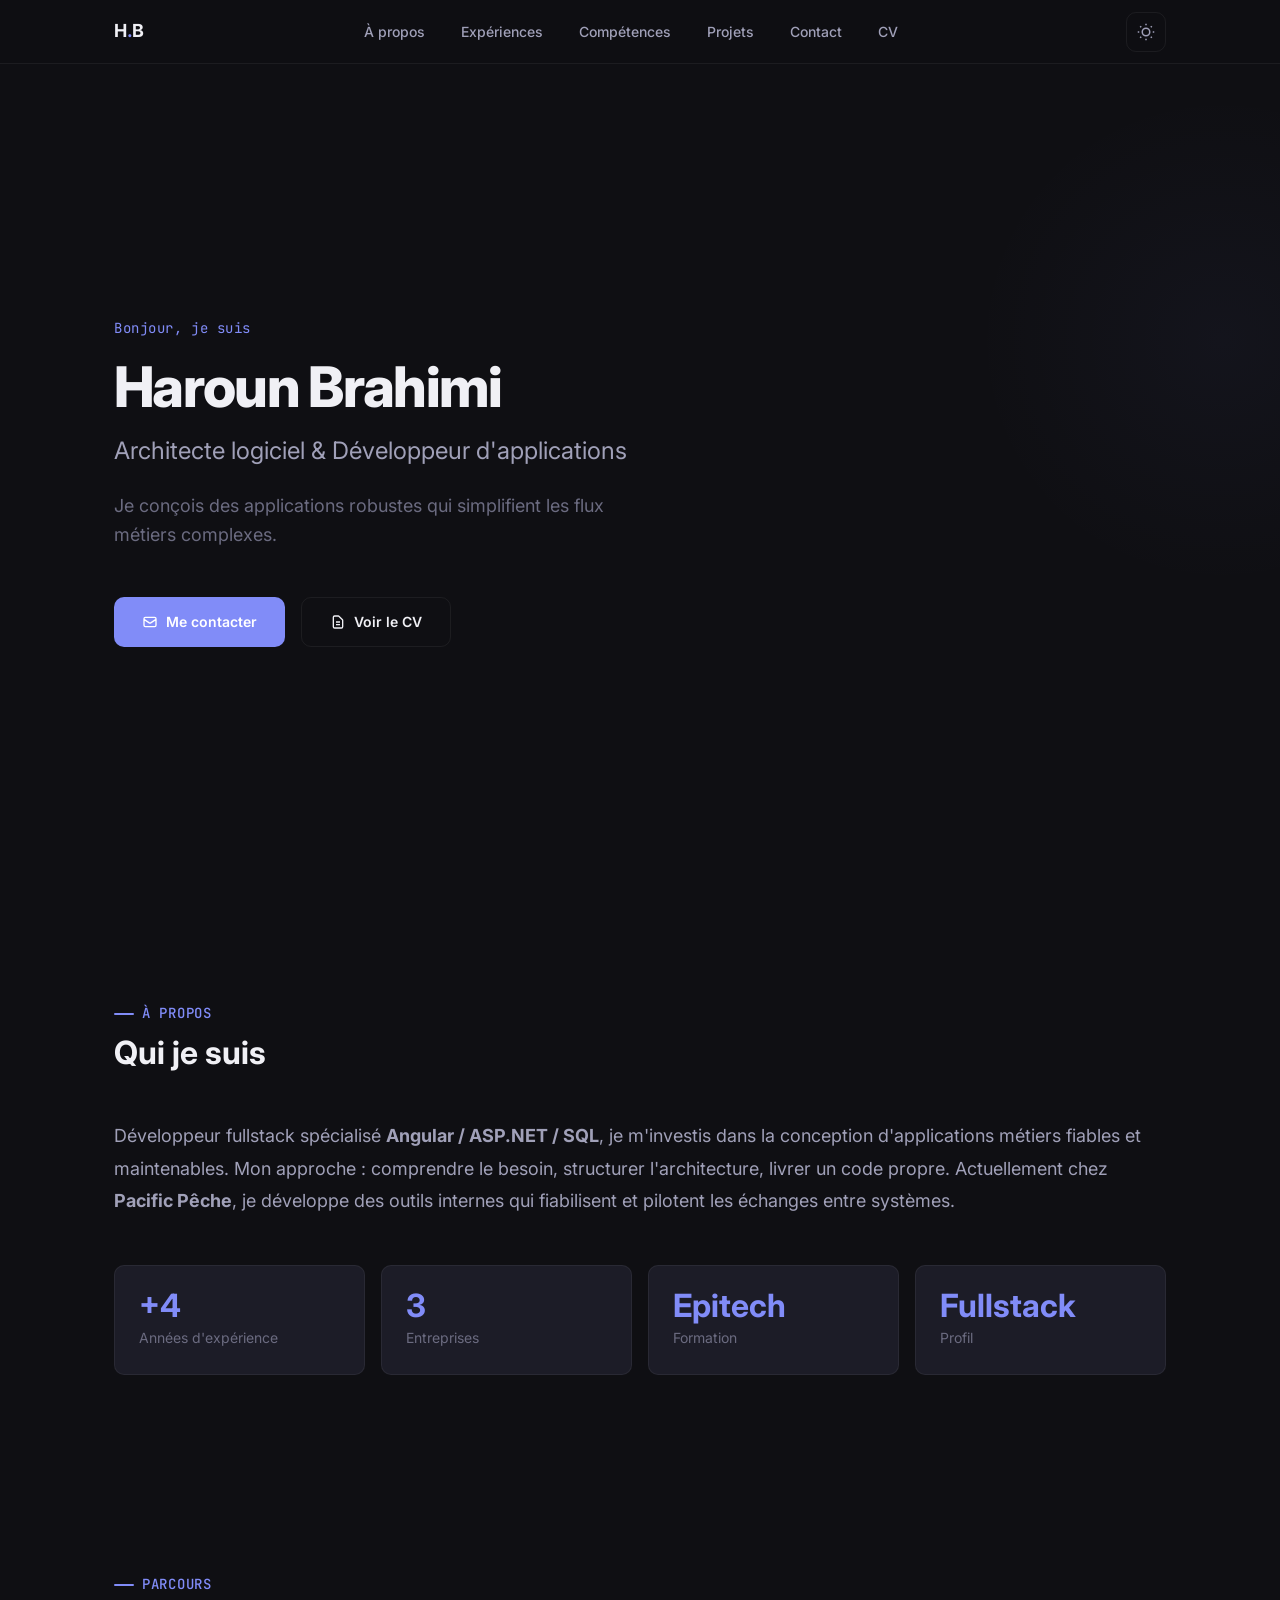
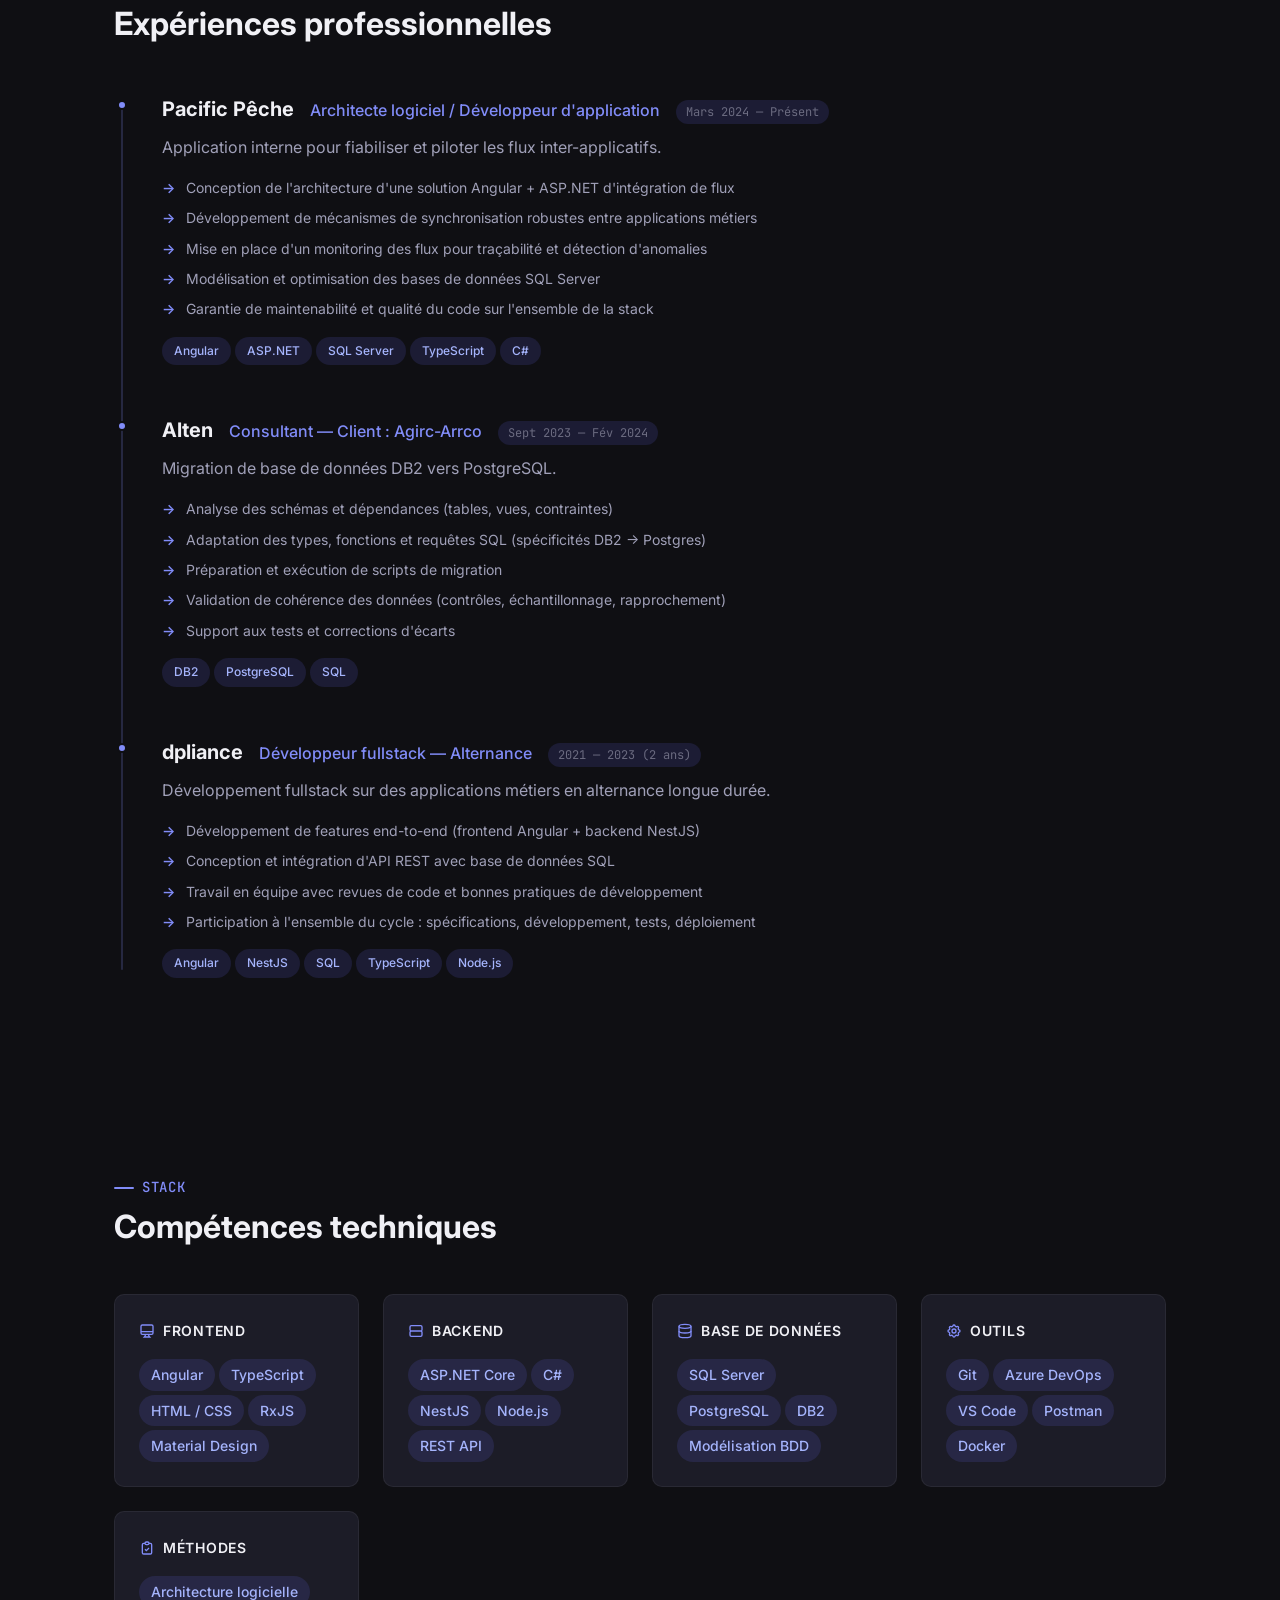
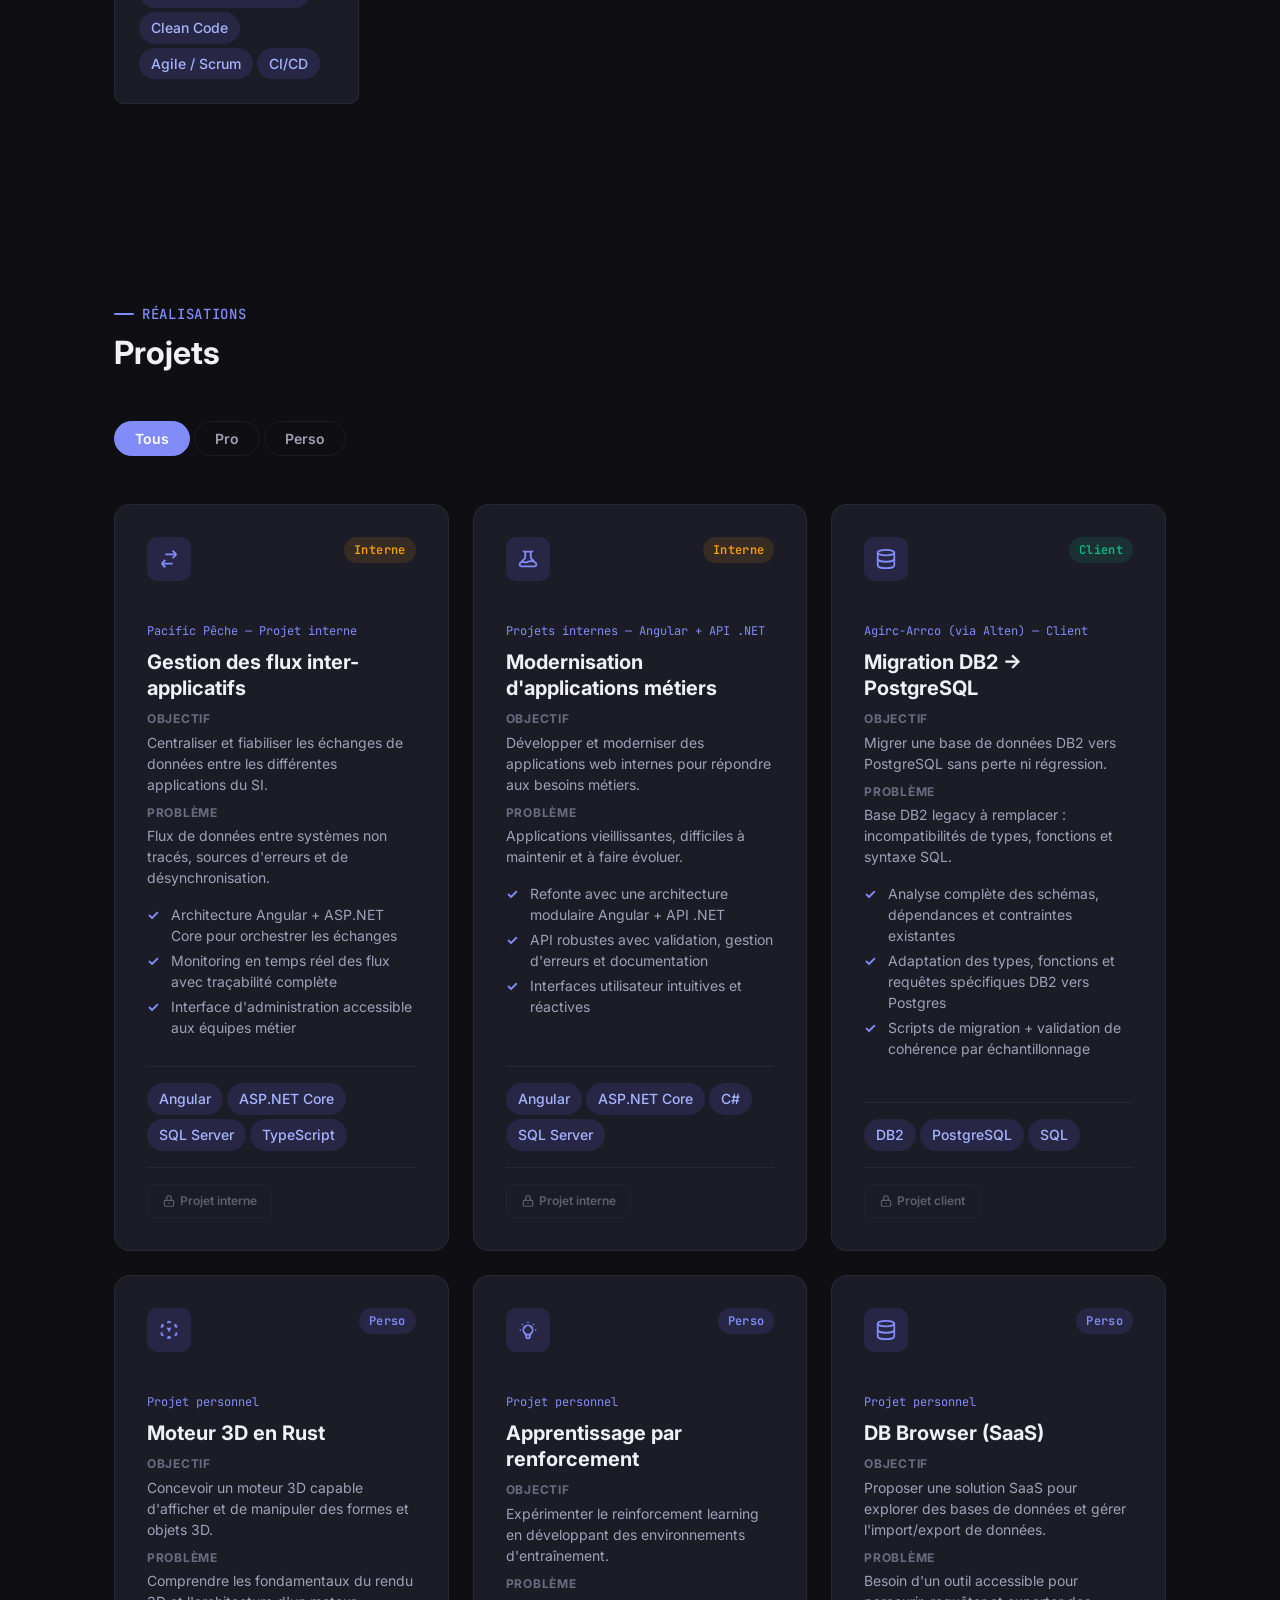
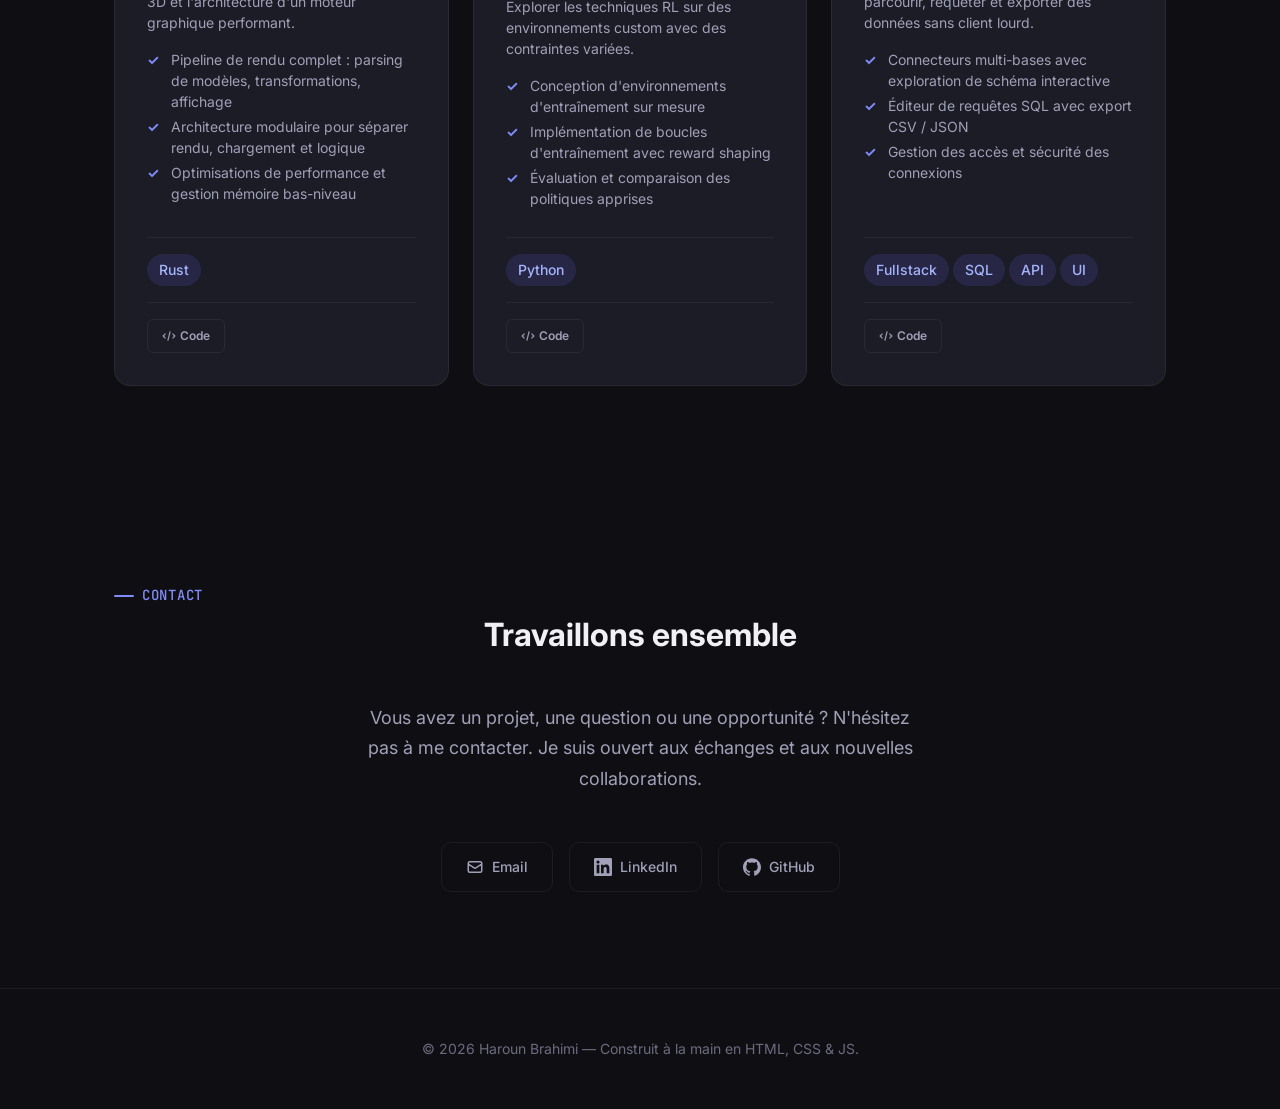
==== index.html @ 9c6dc80f "first comit" ====
<!DOCTYPE html>
<html lang="fr" data-theme="dark">
<head>
  <meta charset="UTF-8" />
  <meta name="viewport" content="width=device-width, initial-scale=1.0" />
  <title>Haroun Brahimi — Architecte logiciel & Développeur d'applications</title>
  <meta name="description" content="Portfolio de Haroun Brahimi — Architecte logiciel spécialisé Angular, ASP.NET et SQL. Conception d'applications métiers robustes et maintenables." />

  <!-- Open Graph -->
  <meta property="og:title" content="Haroun Brahimi — Architecte logiciel" />
  <meta property="og:description" content="Architecte logiciel & développeur fullstack Angular / ASP.NET / SQL — conception d'applications métiers fiables." />
  <meta property="og:type" content="website" />
  <meta property="og:locale" content="fr_FR" />

  <!-- Favicon -->
  <link rel="icon" href="data:image/svg+xml,<svg xmlns='http://www.w3.org/2000/svg' viewBox='0 0 100 100'><text y='.9em' font-size='90'>⚡</text></svg>" />

  <link rel="stylesheet" href="styles.css" />
</head>
<body>
  <!-- Skip to content (a11y) -->
  <a href="#about" class="skip-link">Aller au contenu principal</a>

  <!-- ============================
       NAVIGATION
       ============================ -->
  <nav class="nav" role="navigation" aria-label="Navigation principale">
    <div class="container">
      <a href="#hero" class="nav-logo" aria-label="Retour en haut">H<span>.</span>B</a>

      <div class="nav-links" id="nav-links" role="menubar">
        <a href="#about" role="menuitem">À propos</a>
        <a href="#experience" role="menuitem">Expériences</a>
        <a href="#skills" role="menuitem">Compétences</a>
        <a href="#projects" role="menuitem">Projets</a>
        <a href="#contact" role="menuitem">Contact</a>
        <a href="cv.html" role="menuitem">CV</a>
      </div>

      <div style="display:flex;align-items:center;gap:0.5rem;">
        <button class="theme-toggle" id="theme-toggle" aria-label="Changer de thème" type="button"></button>
        <button class="nav-burger" id="nav-burger" aria-label="Ouvrir le menu" aria-expanded="false" type="button">
          <span></span><span></span><span></span>
        </button>
      </div>
    </div>
  </nav>

  <!-- ============================
       HERO
       ============================ -->
  <section class="hero" id="hero">
    <div class="container">
      <div class="hero-content">
        <p class="hero-greeting">Bonjour, je suis</p>
        <h1 class="hero-name">Haroun Brahimi</h1>
        <p class="hero-title">Architecte logiciel &amp; Développeur d'applications</p>
        <p class="hero-tagline">Je conçois des applications robustes qui simplifient les flux métiers complexes.</p>
        <div class="hero-cta">
          <a href="#contact" class="btn btn-primary">
            <svg xmlns="http://www.w3.org/2000/svg" fill="none" viewBox="0 0 24 24" stroke="currentColor" stroke-width="2"><path d="M3 8l7.89 5.26a2 2 0 002.22 0L21 8M5 19h14a2 2 0 002-2V7a2 2 0 00-2-2H5a2 2 0 00-2 2v10a2 2 0 002 2z"/></svg>
            Me contacter
          </a>
          <a href="cv.html" class="btn btn-secondary">
            <svg xmlns="http://www.w3.org/2000/svg" fill="none" viewBox="0 0 24 24" stroke="currentColor" stroke-width="2"><path d="M9 12h6m-6 4h6m2 5H7a2 2 0 01-2-2V5a2 2 0 012-2h5.586a1 1 0 01.707.293l5.414 5.414a1 1 0 01.293.707V19a2 2 0 01-2 2z"/></svg>
            Voir le CV
          </a>
        </div>
      </div>
    </div>
  </section>

  <!-- ============================
       À PROPOS
       ============================ -->
  <section class="section" id="about">
    <div class="container">
      <div class="reveal">
        <span class="section-label">À propos</span>
        <h2 class="section-title">Qui je suis</h2>
      </div>
      <div class="about-content reveal">
        <p class="about-text">
          Développeur fullstack spécialisé <strong>Angular / ASP.NET / SQL</strong>, je m'investis dans la conception d'applications métiers fiables et maintenables. Mon approche : comprendre le besoin, structurer l'architecture, livrer un code propre. Actuellement chez <strong>Pacific Pêche</strong>, je développe des outils internes qui fiabilisent et pilotent les échanges entre systèmes.
        </p>
        <div class="about-highlights reveal-stagger">
          <div class="highlight-card">
            <div class="highlight-number">+4</div>
            <div class="highlight-label">Années d'expérience</div>
          </div>
          <div class="highlight-card">
            <div class="highlight-number">3</div>
            <div class="highlight-label">Entreprises</div>
          </div>
          <div class="highlight-card">
            <div class="highlight-number">Epitech</div>
            <div class="highlight-label">Formation</div>
          </div>
          <div class="highlight-card">
            <div class="highlight-number">Fullstack</div>
            <div class="highlight-label">Profil</div>
          </div>
        </div>
      </div>
    </div>
  </section>

  <!-- ============================
       EXPÉRIENCES
       ============================ -->
  <section class="section" id="experience">
    <div class="container">
      <div class="reveal">
        <span class="section-label">Parcours</span>
        <h2 class="section-title">Expériences professionnelles</h2>
      </div>

      <div class="timeline">
        <!-- Pacific Pêche -->
        <div class="timeline-item reveal">
          <div class="timeline-header">
            <span class="timeline-company">Pacific Pêche</span>
            <span class="timeline-role">Architecte logiciel / Développeur d'application</span>
            <span class="timeline-period">Mars 2024 — Présent</span>
          </div>
          <p class="timeline-desc">Application interne pour fiabiliser et piloter les flux inter-applicatifs.</p>
          <ul class="timeline-bullets">
            <li>Conception de l'architecture d'une solution Angular + ASP.NET d'intégration de flux</li>
            <li>Développement de mécanismes de synchronisation robustes entre applications métiers</li>
            <li>Mise en place d'un monitoring des flux pour traçabilité et détection d'anomalies</li>
            <li>Modélisation et optimisation des bases de données SQL Server</li>
            <li>Garantie de maintenabilité et qualité du code sur l'ensemble de la stack</li>
          </ul>
          <div class="timeline-stack">
            <span class="tag">Angular</span>
            <span class="tag">ASP.NET</span>
            <span class="tag">SQL Server</span>
            <span class="tag">TypeScript</span>
            <span class="tag">C#</span>
          </div>
        </div>

        <!-- Alten -->
        <div class="timeline-item reveal">
          <div class="timeline-header">
            <span class="timeline-company">Alten</span>
            <span class="timeline-role">Consultant — Client : Agirc-Arrco</span>
            <span class="timeline-period">Sept 2023 — Fév 2024</span>
          </div>
          <p class="timeline-desc">Migration de base de données DB2 vers PostgreSQL.</p>
          <ul class="timeline-bullets">
            <li>Analyse des schémas et dépendances (tables, vues, contraintes)</li>
            <li>Adaptation des types, fonctions et requêtes SQL (spécificités DB2 → Postgres)</li>
            <li>Préparation et exécution de scripts de migration</li>
            <li>Validation de cohérence des données (contrôles, échantillonnage, rapprochement)</li>
            <li>Support aux tests et corrections d'écarts</li>
          </ul>
          <div class="timeline-stack">
            <span class="tag">DB2</span>
            <span class="tag">PostgreSQL</span>
            <span class="tag">SQL</span>
          </div>
        </div>

        <!-- dpliance -->
        <div class="timeline-item reveal">
          <div class="timeline-header">
            <span class="timeline-company">dpliance</span>
            <span class="timeline-role">Développeur fullstack — Alternance</span>
            <span class="timeline-period">2021 — 2023 (2 ans)</span>
          </div>
          <p class="timeline-desc">Développement fullstack sur des applications métiers en alternance longue durée.</p>
          <ul class="timeline-bullets">
            <li>Développement de features end-to-end (frontend Angular + backend NestJS)</li>
            <li>Conception et intégration d'API REST avec base de données SQL</li>
            <li>Travail en équipe avec revues de code et bonnes pratiques de développement</li>
            <li>Participation à l'ensemble du cycle : spécifications, développement, tests, déploiement</li>
          </ul>
          <div class="timeline-stack">
            <span class="tag">Angular</span>
            <span class="tag">NestJS</span>
            <span class="tag">SQL</span>
            <span class="tag">TypeScript</span>
            <span class="tag">Node.js</span>
          </div>
        </div>
      </div>
    </div>
  </section>

  <!-- ============================
       COMPÉTENCES
       ============================ -->
  <section class="section" id="skills">
    <div class="container">
      <div class="reveal">
        <span class="section-label">Stack</span>
        <h2 class="section-title">Compétences techniques</h2>
      </div>

      <div class="skills-grid reveal-stagger">
        <!-- Frontend -->
        <div class="skill-group">
          <h3 class="skill-group-title">
            <svg xmlns="http://www.w3.org/2000/svg" fill="none" viewBox="0 0 24 24" stroke="currentColor" stroke-width="2"><path d="M9.75 17L9 20l-1 1h8l-1-1-.75-3M3 13h18M5 17h14a2 2 0 002-2V5a2 2 0 00-2-2H5a2 2 0 00-2 2v10a2 2 0 002 2z"/></svg>
            Frontend
          </h3>
          <div class="skill-tags">
            <span class="tag">Angular</span>
            <span class="tag">TypeScript</span>
            <span class="tag">HTML / CSS</span>
            <span class="tag">RxJS</span>
            <span class="tag">Material Design</span>
          </div>
        </div>

        <!-- Backend -->
        <div class="skill-group">
          <h3 class="skill-group-title">
            <svg xmlns="http://www.w3.org/2000/svg" fill="none" viewBox="0 0 24 24" stroke="currentColor" stroke-width="2"><path d="M5 12h14M5 12a2 2 0 01-2-2V6a2 2 0 012-2h14a2 2 0 012 2v4a2 2 0 01-2 2M5 12a2 2 0 00-2 2v4a2 2 0 002 2h14a2 2 0 002-2v-4a2 2 0 00-2-2m-2-4h.01M17 16h.01"/></svg>
            Backend
          </h3>
          <div class="skill-tags">
            <span class="tag">ASP.NET Core</span>
            <span class="tag">C#</span>
            <span class="tag">NestJS</span>
            <span class="tag">Node.js</span>
            <span class="tag">REST API</span>
          </div>
        </div>

        <!-- Base de données -->
        <div class="skill-group">
          <h3 class="skill-group-title">
            <svg xmlns="http://www.w3.org/2000/svg" fill="none" viewBox="0 0 24 24" stroke="currentColor" stroke-width="2"><ellipse cx="12" cy="5" rx="9" ry="3"/><path d="M21 12c0 1.66-4 3-9 3s-9-1.34-9-3"/><path d="M3 5v14c0 1.66 4 3 9 3s9-1.34 9-3V5"/></svg>
            Base de données
          </h3>
          <div class="skill-tags">
            <span class="tag">SQL Server</span>
            <span class="tag">PostgreSQL</span>
            <span class="tag">DB2</span>
            <span class="tag">Modélisation BDD</span>
          </div>
        </div>

        <!-- Outils -->
        <div class="skill-group">
          <h3 class="skill-group-title">
            <svg xmlns="http://www.w3.org/2000/svg" fill="none" viewBox="0 0 24 24" stroke="currentColor" stroke-width="2"><path d="M10.325 4.317c.426-1.756 2.924-1.756 3.35 0a1.724 1.724 0 002.573 1.066c1.543-.94 3.31.826 2.37 2.37a1.724 1.724 0 001.066 2.573c1.756.426 1.756 2.924 0 3.35a1.724 1.724 0 00-1.066 2.573c.94 1.543-.826 3.31-2.37 2.37a1.724 1.724 0 00-2.573 1.066c-.426 1.756-2.924 1.756-3.35 0a1.724 1.724 0 00-2.573-1.066c-1.543.94-3.31-.826-2.37-2.37a1.724 1.724 0 00-1.066-2.573c-1.756-.426-1.756-2.924 0-3.35a1.724 1.724 0 001.066-2.573c-.94-1.543.826-3.31 2.37-2.37.996.608 2.296.07 2.573-1.066z"/><circle cx="12" cy="12" r="3"/></svg>
            Outils
          </h3>
          <div class="skill-tags">
            <span class="tag">Git</span>
            <span class="tag">Azure DevOps</span>
            <span class="tag">VS Code</span>
            <span class="tag">Postman</span>
            <span class="tag">Docker</span>
          </div>
        </div>

        <!-- Méthodes -->
        <div class="skill-group">
          <h3 class="skill-group-title">
            <svg xmlns="http://www.w3.org/2000/svg" fill="none" viewBox="0 0 24 24" stroke="currentColor" stroke-width="2"><path d="M9 5H7a2 2 0 00-2 2v12a2 2 0 002 2h10a2 2 0 002-2V7a2 2 0 00-2-2h-2M9 5a2 2 0 002 2h2a2 2 0 002-2M9 5a2 2 0 012-2h2a2 2 0 012 2m-6 9l2 2 4-4"/></svg>
            Méthodes
          </h3>
          <div class="skill-tags">
            <span class="tag">Architecture logicielle</span>
            <span class="tag">Clean Code</span>
            <span class="tag">Agile / Scrum</span>
            <span class="tag">CI/CD</span>
          </div>
        </div>
      </div>
    </div>
  </section>

  <!-- ============================
       PROJETS (avec filtres Pro / Perso)
       ============================ -->
  <section class="section" id="projects">
    <div class="container">
      <div class="reveal">
        <span class="section-label">Réalisations</span>
        <h2 class="section-title">Projets</h2>
      </div>

      <!-- Filtres -->
      <div class="project-filters reveal" role="tablist" aria-label="Filtrer les projets">
        <button class="filter-btn active" data-filter="all" role="tab" aria-selected="true">Tous</button>
        <button class="filter-btn" data-filter="pro" role="tab" aria-selected="false">Pro</button>
        <button class="filter-btn" data-filter="perso" role="tab" aria-selected="false">Perso</button>
      </div>

      <div class="projects-grid">

        <!-- ═══════════ PROJETS PRO ═══════════ -->

        <!-- Flux inter-applicatifs -->
        <article class="project-card reveal" data-category="pro">
          <div class="project-card-header">
            <div class="project-icon">
              <svg xmlns="http://www.w3.org/2000/svg" fill="none" viewBox="0 0 24 24" stroke="currentColor" stroke-width="2"><path d="M8 7h12m0 0l-4-4m4 4l-4 4m0 6H4m0 0l4 4m-4-4l4-4"/></svg>
            </div>
            <span class="project-status project-status--internal">Interne</span>
          </div>
          <span class="project-context">Pacific Pêche — Projet interne</span>
          <h3 class="project-title">Gestion des flux inter-applicatifs</h3>

          <div class="project-meta">
            <div class="project-meta-block">
              <h4>Objectif</h4>
              <p>Centraliser et fiabiliser les échanges de données entre les différentes applications du SI.</p>
            </div>
            <div class="project-meta-block">
              <h4>Problème</h4>
              <p>Flux de données entre systèmes non tracés, sources d'erreurs et de désynchronisation.</p>
            </div>
          </div>

          <ul class="project-impact">
            <li>Architecture Angular + ASP.NET Core pour orchestrer les échanges</li>
            <li>Monitoring en temps réel des flux avec traçabilité complète</li>
            <li>Interface d'administration accessible aux équipes métier</li>
          </ul>

          <div class="project-stack">
            <span class="tag">Angular</span>
            <span class="tag">ASP.NET Core</span>
            <span class="tag">SQL Server</span>
            <span class="tag">TypeScript</span>
          </div>

          <div class="project-actions">
            <span class="project-link project-link--disabled" aria-label="Code non disponible (projet interne)">
              <svg xmlns="http://www.w3.org/2000/svg" fill="none" viewBox="0 0 24 24" stroke="currentColor" stroke-width="2"><path d="M12 15v2m-6 4h12a2 2 0 002-2v-6a2 2 0 00-2-2H6a2 2 0 00-2 2v6a2 2 0 002 2zm10-10V7a4 4 0 00-8 0v4h8z"/></svg>
              Projet interne
            </span>
          </div>
        </article>

        <!-- Modernisation apps métiers -->
        <article class="project-card reveal" data-category="pro">
          <div class="project-card-header">
            <div class="project-icon">
              <svg xmlns="http://www.w3.org/2000/svg" fill="none" viewBox="0 0 24 24" stroke="currentColor" stroke-width="2"><path d="M19.428 15.428a2 2 0 00-1.022-.547l-2.387-.477a6 6 0 00-3.86.517l-.318.158a6 6 0 01-3.86.517L6.05 15.21a2 2 0 00-1.806.547M8 4h8l-1 1v5.172a2 2 0 00.586 1.414l5 5c1.26 1.26.367 3.414-1.415 3.414H4.828c-1.782 0-2.674-2.154-1.414-3.414l5-5A2 2 0 009 10.172V5L8 4z"/></svg>
            </div>
            <span class="project-status project-status--internal">Interne</span>
          </div>
          <span class="project-context">Projets internes — Angular + API .NET</span>
          <h3 class="project-title">Modernisation d'applications métiers</h3>

          <div class="project-meta">
            <div class="project-meta-block">
              <h4>Objectif</h4>
              <p>Développer et moderniser des applications web internes pour répondre aux besoins métiers.</p>
            </div>
            <div class="project-meta-block">
              <h4>Problème</h4>
              <p>Applications vieillissantes, difficiles à maintenir et à faire évoluer.</p>
            </div>
          </div>

          <ul class="project-impact">
            <li>Refonte avec une architecture modulaire Angular + API .NET</li>
            <li>API robustes avec validation, gestion d'erreurs et documentation</li>
            <li>Interfaces utilisateur intuitives et réactives</li>
          </ul>

          <div class="project-stack">
            <span class="tag">Angular</span>
            <span class="tag">ASP.NET Core</span>
            <span class="tag">C#</span>
            <span class="tag">SQL Server</span>
          </div>

          <div class="project-actions">
            <span class="project-link project-link--disabled" aria-label="Code non disponible (projet interne)">
              <svg xmlns="http://www.w3.org/2000/svg" fill="none" viewBox="0 0 24 24" stroke="currentColor" stroke-width="2"><path d="M12 15v2m-6 4h12a2 2 0 002-2v-6a2 2 0 00-2-2H6a2 2 0 00-2 2v6a2 2 0 002 2zm10-10V7a4 4 0 00-8 0v4h8z"/></svg>
              Projet interne
            </span>
          </div>
        </article>

        <!-- Migration DB2 → PostgreSQL -->
        <article class="project-card reveal" data-category="pro">
          <div class="project-card-header">
            <div class="project-icon">
              <svg xmlns="http://www.w3.org/2000/svg" fill="none" viewBox="0 0 24 24" stroke="currentColor" stroke-width="2"><ellipse cx="12" cy="5" rx="9" ry="3"/><path d="M21 12c0 1.66-4 3-9 3s-9-1.34-9-3"/><path d="M3 5v14c0 1.66 4 3 9 3s9-1.34 9-3V5"/></svg>
            </div>
            <span class="project-status project-status--client">Client</span>
          </div>
          <span class="project-context">Agirc-Arrco (via Alten) — Client</span>
          <h3 class="project-title">Migration DB2 → PostgreSQL</h3>

          <div class="project-meta">
            <div class="project-meta-block">
              <h4>Objectif</h4>
              <p>Migrer une base de données DB2 vers PostgreSQL sans perte ni régression.</p>
            </div>
            <div class="project-meta-block">
              <h4>Problème</h4>
              <p>Base DB2 legacy à remplacer : incompatibilités de types, fonctions et syntaxe SQL.</p>
            </div>
          </div>

          <ul class="project-impact">
            <li>Analyse complète des schémas, dépendances et contraintes existantes</li>
            <li>Adaptation des types, fonctions et requêtes spécifiques DB2 vers Postgres</li>
            <li>Scripts de migration + validation de cohérence par échantillonnage</li>
          </ul>

          <div class="project-stack">
            <span class="tag">DB2</span>
            <span class="tag">PostgreSQL</span>
            <span class="tag">SQL</span>
          </div>

          <div class="project-actions">
            <span class="project-link project-link--disabled" aria-label="Code non disponible (projet client)">
              <svg xmlns="http://www.w3.org/2000/svg" fill="none" viewBox="0 0 24 24" stroke="currentColor" stroke-width="2"><path d="M12 15v2m-6 4h12a2 2 0 002-2v-6a2 2 0 00-2-2H6a2 2 0 00-2 2v6a2 2 0 002 2zm10-10V7a4 4 0 00-8 0v4h8z"/></svg>
              Projet client
            </span>
          </div>
        </article>

        <!-- ═══════════ PROJETS PERSO ═══════════ -->

        <!-- Moteur 3D Rust -->
        <article class="project-card reveal" data-category="perso">
          <div class="project-card-header">
            <div class="project-icon">
              <svg xmlns="http://www.w3.org/2000/svg" fill="none" viewBox="0 0 24 24" stroke="currentColor" stroke-width="2"><path d="M14 10l-2 1m0 0l-2-1m2 1v2.5M20 7l-2 1m2-1l-2-1m2 1v2.5M14 4l-2-1-2 1M4 7l2-1M4 7l2 1M4 7v2.5M12 21l-2-1m2 1l2-1m-2 1v-2.5M6 18l-2-1v-2.5M18 18l2-1v-2.5"/></svg>
            </div>
            <span class="project-status project-status--perso">Perso</span>
          </div>
          <span class="project-context">Projet personnel</span>
          <h3 class="project-title">Moteur 3D en Rust</h3>

          <div class="project-meta">
            <div class="project-meta-block">
              <h4>Objectif</h4>
              <p>Concevoir un moteur 3D capable d'afficher et de manipuler des formes et objets 3D.</p>
            </div>
            <div class="project-meta-block">
              <h4>Problème</h4>
              <p>Comprendre les fondamentaux du rendu 3D et l'architecture d'un moteur graphique performant.</p>
            </div>
          </div>

          <ul class="project-impact">
            <li>Pipeline de rendu complet : parsing de modèles, transformations, affichage</li>
            <li>Architecture modulaire pour séparer rendu, chargement et logique</li>
            <li>Optimisations de performance et gestion mémoire bas-niveau</li>
          </ul>

          <div class="project-stack">
            <span class="tag">Rust</span>
          </div>

          <div class="project-actions">
            <a href="#" class="project-link" aria-label="Voir le code source">
              <svg xmlns="http://www.w3.org/2000/svg" fill="none" viewBox="0 0 24 24" stroke="currentColor" stroke-width="2"><path d="M10 20l4-16m4 4l4 4-4 4M6 16l-4-4 4-4"/></svg>
              Code
            </a>
          </div>
        </article>

        <!-- Apprentissage par renforcement -->
        <article class="project-card reveal" data-category="perso">
          <div class="project-card-header">
            <div class="project-icon">
              <svg xmlns="http://www.w3.org/2000/svg" fill="none" viewBox="0 0 24 24" stroke="currentColor" stroke-width="2"><path d="M9.663 17h4.673M12 3v1m6.364 1.636l-.707.707M21 12h-1M4 12H3m3.343-5.657l-.707-.707m2.828 9.9a5 5 0 117.072 0l-.548.547A3.374 3.374 0 0014 18.469V19a2 2 0 11-4 0v-.531c0-.895-.356-1.754-.988-2.386l-.548-.547z"/></svg>
            </div>
            <span class="project-status project-status--perso">Perso</span>
          </div>
          <span class="project-context">Projet personnel</span>
          <h3 class="project-title">Apprentissage par renforcement</h3>

          <div class="project-meta">
            <div class="project-meta-block">
              <h4>Objectif</h4>
              <p>Expérimenter le reinforcement learning en développant des environnements d'entraînement.</p>
            </div>
            <div class="project-meta-block">
              <h4>Problème</h4>
              <p>Explorer les techniques RL sur des environnements custom avec des contraintes variées.</p>
            </div>
          </div>

          <ul class="project-impact">
            <li>Conception d'environnements d'entraînement sur mesure</li>
            <li>Implémentation de boucles d'entraînement avec reward shaping</li>
            <li>Évaluation et comparaison des politiques apprises</li>
          </ul>

          <div class="project-stack">
            <span class="tag">Python</span>
          </div>

          <div class="project-actions">
            <a href="#" class="project-link" aria-label="Voir le code source">
              <svg xmlns="http://www.w3.org/2000/svg" fill="none" viewBox="0 0 24 24" stroke="currentColor" stroke-width="2"><path d="M10 20l4-16m4 4l4 4-4 4M6 16l-4-4 4-4"/></svg>
              Code
            </a>
          </div>
        </article>

        <!-- DB Browser SaaS -->
        <article class="project-card reveal" data-category="perso">
          <div class="project-card-header">
            <div class="project-icon">
              <svg xmlns="http://www.w3.org/2000/svg" fill="none" viewBox="0 0 24 24" stroke="currentColor" stroke-width="2"><ellipse cx="12" cy="5" rx="9" ry="3"/><path d="M21 12c0 1.66-4 3-9 3s-9-1.34-9-3"/><path d="M3 5v14c0 1.66 4 3 9 3s9-1.34 9-3V5"/></svg>
            </div>
            <span class="project-status project-status--perso">Perso</span>
          </div>
          <span class="project-context">Projet personnel</span>
          <h3 class="project-title">DB Browser (SaaS)</h3>

          <div class="project-meta">
            <div class="project-meta-block">
              <h4>Objectif</h4>
              <p>Proposer une solution SaaS pour explorer des bases de données et gérer l'import/export de données.</p>
            </div>
            <div class="project-meta-block">
              <h4>Problème</h4>
              <p>Besoin d'un outil accessible pour parcourir, requêter et exporter des données sans client lourd.</p>
            </div>
          </div>

          <ul class="project-impact">
            <li>Connecteurs multi-bases avec exploration de schéma interactive</li>
            <li>Éditeur de requêtes SQL avec export CSV / JSON</li>
            <li>Gestion des accès et sécurité des connexions</li>
          </ul>

          <div class="project-stack">
            <span class="tag">Fullstack</span>
            <span class="tag">SQL</span>
            <span class="tag">API</span>
            <span class="tag">UI</span>
          </div>

          <div class="project-actions">
            <a href="#" class="project-link" aria-label="Voir le code source">
              <svg xmlns="http://www.w3.org/2000/svg" fill="none" viewBox="0 0 24 24" stroke="currentColor" stroke-width="2"><path d="M10 20l4-16m4 4l4 4-4 4M6 16l-4-4 4-4"/></svg>
              Code
            </a>
          </div>
        </article>

      </div>
    </div>
  </section>

  <!-- ============================
       CONTACT
       ============================ -->
  <section class="section" id="contact">
    <div class="container">
      <div class="reveal">
        <span class="section-label">Contact</span>
        <h2 class="section-title" style="text-align:center;">Travaillons ensemble</h2>
      </div>

      <div class="contact-content reveal">
        <p class="contact-text">
          Vous avez un projet, une question ou une opportunité ? N'hésitez pas à me contacter. Je suis ouvert aux échanges et aux nouvelles collaborations.
        </p>
        <div class="contact-links">
          <a href="mailto:haroun.brahimi@outlook.com" class="contact-link" aria-label="Envoyer un email">
            <svg xmlns="http://www.w3.org/2000/svg" fill="none" viewBox="0 0 24 24" stroke="currentColor" stroke-width="2"><path d="M3 8l7.89 5.26a2 2 0 002.22 0L21 8M5 19h14a2 2 0 002-2V7a2 2 0 00-2-2H5a2 2 0 00-2 2v10a2 2 0 002 2z"/></svg>
            Email
          </a>
          <a href="https://www.linkedin.com/in/haroun-brahimi" target="_blank" rel="noopener noreferrer" class="contact-link" aria-label="Profil LinkedIn">
            <svg xmlns="http://www.w3.org/2000/svg" viewBox="0 0 24 24" fill="currentColor" width="18" height="18"><path d="M20.447 20.452h-3.554v-5.569c0-1.328-.027-3.037-1.852-3.037-1.853 0-2.136 1.445-2.136 2.939v5.667H9.351V9h3.414v1.561h.046c.477-.9 1.637-1.85 3.37-1.85 3.601 0 4.267 2.37 4.267 5.455v6.286zM5.337 7.433a2.062 2.062 0 01-2.063-2.065 2.064 2.064 0 112.063 2.065zm1.782 13.019H3.555V9h3.564v11.452zM22.225 0H1.771C.792 0 0 .774 0 1.729v20.542C0 23.227.792 24 1.771 24h20.451C23.2 24 24 23.227 24 22.271V1.729C24 .774 23.2 0 22.222 0h.003z"/></svg>
            LinkedIn
          </a>
          <a href="https://github.com/haroun-brahimi" target="_blank" rel="noopener noreferrer" class="contact-link" aria-label="Profil GitHub">
            <svg xmlns="http://www.w3.org/2000/svg" viewBox="0 0 24 24" fill="currentColor" width="18" height="18"><path d="M12 .297c-6.63 0-12 5.373-12 12 0 5.303 3.438 9.8 8.205 11.385.6.113.82-.258.82-.577 0-.285-.01-1.04-.015-2.04-3.338.724-4.042-1.61-4.042-1.61C4.422 18.07 3.633 17.7 3.633 17.7c-1.087-.744.084-.729.084-.729 1.205.084 1.838 1.236 1.838 1.236 1.07 1.835 2.809 1.305 3.495.998.108-.776.417-1.305.76-1.605-2.665-.3-5.466-1.332-5.466-5.93 0-1.31.465-2.38 1.235-3.22-.135-.303-.54-1.523.105-3.176 0 0 1.005-.322 3.3 1.23.96-.267 1.98-.399 3-.405 1.02.006 2.04.138 3 .405 2.28-1.552 3.285-1.23 3.285-1.23.645 1.653.24 2.873.12 3.176.765.84 1.23 1.91 1.23 3.22 0 4.61-2.805 5.625-5.475 5.92.42.36.81 1.096.81 2.22 0 1.606-.015 2.896-.015 3.286 0 .315.21.69.825.57C20.565 22.092 24 17.592 24 12.297c0-6.627-5.373-12-12-12"/></svg>
            GitHub
          </a>
        </div>
      </div>
    </div>
  </section>

  <!-- ============================
       FOOTER
       ============================ -->
  <footer class="footer">
    <div class="container">
      <p>© 2026 Haroun Brahimi — Construit à la main en HTML, CSS &amp; JS.</p>
    </div>
  </footer>

  <!-- Scripts -->
  <script src="profile.js"></script>
  <script src="main.js"></script>
</body>
</html>
---- styles.css ----
/* ============================================================
   styles.css — Design System du portfolio
   Dark-first, toggle light, mobile-first responsive
   ============================================================ */

/* --- Google Font --- */
@import url('https://fonts.googleapis.com/css2?family=Inter:wght@300;400;500;600;700;800&family=JetBrains+Mono:wght@400;500&display=swap');

/* ============================================================
   1. CUSTOM PROPERTIES (TOKENS)
   ============================================================ */
:root {
  /* Spacing scale */
  --space-xs: 0.25rem;
  --space-sm: 0.5rem;
  --space-md: 1rem;
  --space-lg: 1.5rem;
  --space-xl: 2rem;
  --space-2xl: 3rem;
  --space-3xl: 4rem;
  --space-4xl: 6rem;

  /* Typography */
  --font-sans: 'Inter', -apple-system, BlinkMacSystemFont, 'Segoe UI', sans-serif;
  --font-mono: 'JetBrains Mono', 'Fira Code', monospace;
  --text-xs: 0.75rem;
  --text-sm: 0.875rem;
  --text-base: 1rem;
  --text-lg: 1.125rem;
  --text-xl: 1.25rem;
  --text-2xl: 1.5rem;
  --text-3xl: 2rem;
  --text-4xl: 2.5rem;
  --text-5xl: 3.5rem;

  /* Border radius */
  --radius-sm: 6px;
  --radius-md: 10px;
  --radius-lg: 16px;
  --radius-xl: 24px;
  --radius-full: 9999px;

  /* Transitions */
  --transition-fast: 150ms cubic-bezier(0.4, 0, 0.2, 1);
  --transition-base: 250ms cubic-bezier(0.4, 0, 0.2, 1);
  --transition-slow: 400ms cubic-bezier(0.4, 0, 0.2, 1);

  /* Shadows */
  --shadow-sm: 0 1px 3px rgba(0, 0, 0, 0.12);
  --shadow-md: 0 4px 12px rgba(0, 0, 0, 0.15);
  --shadow-lg: 0 8px 30px rgba(0, 0, 0, 0.2);

  /* Layout */
  --max-width: 1100px;
  --nav-height: 64px;
}

/* --- DARK THEME (default) --- */
[data-theme="dark"] {
  --bg-primary: #0f0f13;
  --bg-secondary: #16161d;
  --bg-card: #1c1c27;
  --bg-card-hover: #22222f;
  --bg-nav: rgba(15, 15, 19, 0.85);
  --bg-tag: rgba(99, 102, 241, 0.15);

  --text-primary: #f0f0f5;
  --text-secondary: #a0a0b8;
  --text-muted: #6b6b80;

  --accent: #818cf8;
  --accent-hover: #a5b4fc;
  --accent-subtle: rgba(129, 140, 248, 0.1);

  --border: rgba(255, 255, 255, 0.06);
  --border-hover: rgba(255, 255, 255, 0.12);

  --tag-text: #a5b4fc;
  --timeline-line: rgba(129, 140, 248, 0.2);
  --timeline-dot: #818cf8;

  --code-bg: #1a1a2e;
}

/* --- LIGHT THEME --- */
[data-theme="light"] {
  --bg-primary: #fafafe;
  --bg-secondary: #f0f0f6;
  --bg-card: #ffffff;
  --bg-card-hover: #f7f7fc;
  --bg-nav: rgba(250, 250, 254, 0.88);
  --bg-tag: rgba(79, 70, 229, 0.08);

  --text-primary: #1a1a2e;
  --text-secondary: #52526a;
  --text-muted: #8888a0;

  --accent: #4f46e5;
  --accent-hover: #4338ca;
  --accent-subtle: rgba(79, 70, 229, 0.06);

  --border: rgba(0, 0, 0, 0.08);
  --border-hover: rgba(0, 0, 0, 0.15);

  --tag-text: #4f46e5;
  --timeline-line: rgba(79, 70, 229, 0.18);
  --timeline-dot: #4f46e5;

  --code-bg: #f0f0f6;

  --shadow-sm: 0 1px 3px rgba(0, 0, 0, 0.06);
  --shadow-md: 0 4px 12px rgba(0, 0, 0, 0.08);
  --shadow-lg: 0 8px 30px rgba(0, 0, 0, 0.1);
}

/* ============================================================
   2. RESET & BASE
   ============================================================ */
*, *::before, *::after {
  margin: 0;
  padding: 0;
  box-sizing: border-box;
}

html {
  scroll-behavior: smooth;
  scroll-padding-top: calc(var(--nav-height) + 1rem);
}

body {
  font-family: var(--font-sans);
  font-size: var(--text-base);
  line-height: 1.7;
  color: var(--text-primary);
  background: var(--bg-primary);
  transition: background var(--transition-base), color var(--transition-base);
  -webkit-font-smoothing: antialiased;
  -moz-osx-font-smoothing: grayscale;
}

a {
  color: var(--accent);
  text-decoration: none;
  transition: color var(--transition-fast);
}

a:hover {
  color: var(--accent-hover);
}

/* Focus visible pour l'accessibilité */
:focus-visible {
  outline: 2px solid var(--accent);
  outline-offset: 3px;
  border-radius: var(--radius-sm);
}

img {
  display: block;
  max-width: 100%;
}

ul, ol {
  list-style: none;
}

/* ============================================================
   3. LAYOUT UTILITIES
   ============================================================ */
.container {
  width: 100%;
  max-width: var(--max-width);
  margin: 0 auto;
  padding: 0 var(--space-lg);
}

.section {
  padding: var(--space-4xl) 0;
}

.section-label {
  display: inline-flex;
  align-items: center;
  gap: var(--space-sm);
  font-family: var(--font-mono);
  font-size: var(--text-sm);
  font-weight: 500;
  color: var(--accent);
  letter-spacing: 0.05em;
  text-transform: uppercase;
  margin-bottom: var(--space-sm);
}

.section-label::before {
  content: '';
  display: inline-block;
  width: 20px;
  height: 2px;
  background: var(--accent);
  border-radius: 1px;
}

.section-title {
  font-size: var(--text-3xl);
  font-weight: 700;
  color: var(--text-primary);
  margin-bottom: var(--space-2xl);
  line-height: 1.2;
}

/* ============================================================
   4. NAVIGATION
   ============================================================ */
.nav {
  position: fixed;
  top: 0;
  left: 0;
  right: 0;
  z-index: 100;
  height: var(--nav-height);
  background: var(--bg-nav);
  backdrop-filter: blur(12px);
  -webkit-backdrop-filter: blur(12px);
  border-bottom: 1px solid var(--border);
  transition: background var(--transition-base), border-color var(--transition-base);
}

.nav .container {
  display: flex;
  align-items: center;
  justify-content: space-between;
  height: 100%;
}

.nav-logo {
  font-weight: 700;
  font-size: var(--text-lg);
  color: var(--text-primary);
  letter-spacing: -0.02em;
}

.nav-logo span {
  color: var(--accent);
}

.nav-links {
  display: flex;
  align-items: center;
  gap: var(--space-xs);
}

.nav-links a {
  position: relative;
  padding: var(--space-sm) var(--space-md);
  font-size: var(--text-sm);
  font-weight: 500;
  color: var(--text-secondary);
  border-radius: var(--radius-sm);
  transition: color var(--transition-fast), background var(--transition-fast);
}

.nav-links a:hover,
.nav-links a.active {
  color: var(--text-primary);
  background: var(--accent-subtle);
}

.nav-links a.active {
  color: var(--accent);
}

/* Theme toggle */
.theme-toggle {
  display: flex;
  align-items: center;
  justify-content: center;
  width: 40px;
  height: 40px;
  border: 1px solid var(--border);
  border-radius: var(--radius-md);
  background: transparent;
  color: var(--text-secondary);
  cursor: pointer;
  transition: all var(--transition-fast);
  margin-left: var(--space-sm);
}

.theme-toggle:hover {
  color: var(--text-primary);
  border-color: var(--border-hover);
  background: var(--accent-subtle);
}

.theme-toggle svg {
  width: 18px;
  height: 18px;
}

/* Mobile burger */
.nav-burger {
  display: none;
  flex-direction: column;
  justify-content: center;
  gap: 5px;
  width: 40px;
  height: 40px;
  background: none;
  border: 1px solid var(--border);
  border-radius: var(--radius-md);
  cursor: pointer;
  padding: 8px;
}

.nav-burger span {
  display: block;
  width: 100%;
  height: 2px;
  background: var(--text-secondary);
  border-radius: 1px;
  transition: all var(--transition-fast);
}

/* ============================================================
   5. HERO
   ============================================================ */
.hero {
  min-height: 100vh;
  display: flex;
  align-items: center;
  padding-top: var(--nav-height);
  position: relative;
  overflow: hidden;
}

.hero::before {
  content: '';
  position: absolute;
  top: 10%;
  right: -15%;
  width: 500px;
  height: 500px;
  background: radial-gradient(circle, var(--accent) 0%, transparent 70%);
  opacity: 0.04;
  border-radius: 50%;
  pointer-events: none;
}

.hero-content {
  max-width: 720px;
}

.hero-greeting {
  font-family: var(--font-mono);
  font-size: var(--text-sm);
  color: var(--accent);
  margin-bottom: var(--space-md);
  letter-spacing: 0.04em;
}

.hero-name {
  font-size: var(--text-5xl);
  font-weight: 800;
  color: var(--text-primary);
  line-height: 1.1;
  margin-bottom: var(--space-md);
  letter-spacing: -0.03em;
}

.hero-title {
  font-size: var(--text-2xl);
  font-weight: 400;
  color: var(--text-secondary);
  margin-bottom: var(--space-lg);
  line-height: 1.4;
}

.hero-tagline {
  font-size: var(--text-lg);
  color: var(--text-muted);
  max-width: 540px;
  margin-bottom: var(--space-2xl);
  line-height: 1.6;
}

.hero-cta {
  display: flex;
  gap: var(--space-md);
  flex-wrap: wrap;
}

/* Buttons */
.btn {
  display: inline-flex;
  align-items: center;
  gap: var(--space-sm);
  padding: 12px 28px;
  font-family: var(--font-sans);
  font-size: var(--text-sm);
  font-weight: 600;
  border-radius: var(--radius-md);
  border: none;
  cursor: pointer;
  transition: all var(--transition-fast);
  text-decoration: none;
}

.btn-primary {
  background: var(--accent);
  color: #fff;
}

.btn-primary:hover {
  background: var(--accent-hover);
  color: #fff;
  transform: translateY(-1px);
  box-shadow: 0 4px 16px rgba(129, 140, 248, 0.3);
}

.btn-secondary {
  background: transparent;
  color: var(--text-primary);
  border: 1px solid var(--border);
}

.btn-secondary:hover {
  border-color: var(--accent);
  color: var(--accent);
  background: var(--accent-subtle);
  transform: translateY(-1px);
}

.btn svg {
  width: 16px;
  height: 16px;
}

/* ============================================================
   6. ABOUT
   ============================================================ */
.about-content {
  display: grid;
  grid-template-columns: 1fr;
  gap: var(--space-2xl);
}

.about-text {
  font-size: var(--text-lg);
  color: var(--text-secondary);
  line-height: 1.8;
}

.about-highlights {
  display: grid;
  grid-template-columns: repeat(auto-fit, minmax(200px, 1fr));
  gap: var(--space-md);
}

.highlight-card {
  padding: var(--space-lg);
  background: var(--bg-card);
  border: 1px solid var(--border);
  border-radius: var(--radius-md);
  transition: all var(--transition-fast);
}

.highlight-card:hover {
  border-color: var(--border-hover);
  background: var(--bg-card-hover);
  transform: translateY(-2px);
}

.highlight-number {
  font-size: var(--text-3xl);
  font-weight: 700;
  color: var(--accent);
  line-height: 1;
  margin-bottom: var(--space-xs);
}

.highlight-label {
  font-size: var(--text-sm);
  color: var(--text-muted);
}

/* ============================================================
   7. EXPERIENCES — TIMELINE
   ============================================================ */
.timeline {
  position: relative;
  padding-left: var(--space-2xl);
}

.timeline::before {
  content: '';
  position: absolute;
  left: 7px;
  top: 8px;
  bottom: 8px;
  width: 2px;
  background: var(--timeline-line);
  border-radius: 1px;
}

.timeline-item {
  position: relative;
  padding-bottom: var(--space-2xl);
}

.timeline-item:last-child {
  padding-bottom: 0;
}

.timeline-item::before {
  content: '';
  position: absolute;
  left: calc(-1 * var(--space-2xl) + 3px);
  top: 8px;
  width: 10px;
  height: 10px;
  border-radius: 50%;
  background: var(--timeline-dot);
  border: 2px solid var(--bg-primary);
  z-index: 1;
}

.timeline-header {
  display: flex;
  flex-wrap: wrap;
  align-items: baseline;
  gap: var(--space-sm) var(--space-md);
  margin-bottom: var(--space-sm);
}

.timeline-company {
  font-size: var(--text-xl);
  font-weight: 700;
  color: var(--text-primary);
}

.timeline-role {
  font-size: var(--text-base);
  color: var(--accent);
  font-weight: 500;
}

.timeline-period {
  font-family: var(--font-mono);
  font-size: var(--text-xs);
  color: var(--text-muted);
  background: var(--bg-tag);
  padding: 2px 10px;
  border-radius: var(--radius-full);
}

.timeline-desc {
  color: var(--text-secondary);
  margin-bottom: var(--space-md);
}

.timeline-bullets {
  margin-bottom: var(--space-md);
}

.timeline-bullets li {
  position: relative;
  padding-left: var(--space-lg);
  color: var(--text-secondary);
  font-size: var(--text-sm);
  margin-bottom: var(--space-sm);
  line-height: 1.6;
}

.timeline-bullets li::before {
  content: '→';
  position: absolute;
  left: 0;
  color: var(--accent);
  font-weight: 600;
}

.timeline-stack {
  display: flex;
  flex-wrap: wrap;
  gap: var(--space-xs);
}

.timeline-stack .tag {
  font-size: var(--text-xs);
}

/* ============================================================
   8. SKILLS
   ============================================================ */
.skills-grid {
  display: grid;
  grid-template-columns: repeat(auto-fit, minmax(200px, 1fr));
  gap: var(--space-lg);
}

.skill-group {
  padding: var(--space-lg);
  background: var(--bg-card);
  border: 1px solid var(--border);
  border-radius: var(--radius-md);
  transition: all var(--transition-fast);
}

.skill-group:hover {
  border-color: var(--border-hover);
  transform: translateY(-2px);
}

.skill-group-title {
  font-size: var(--text-sm);
  font-weight: 600;
  color: var(--text-primary);
  text-transform: uppercase;
  letter-spacing: 0.05em;
  margin-bottom: var(--space-md);
  display: flex;
  align-items: center;
  gap: var(--space-sm);
}

.skill-group-title svg {
  width: 16px;
  height: 16px;
  color: var(--accent);
}

.skill-tags {
  display: flex;
  flex-wrap: wrap;
  gap: var(--space-xs);
}

.tag {
  display: inline-block;
  padding: 4px 12px;
  font-size: var(--text-sm);
  font-weight: 500;
  color: var(--tag-text);
  background: var(--bg-tag);
  border-radius: var(--radius-full);
  transition: all var(--transition-fast);
}

.tag:hover {
  background: var(--accent);
  color: #fff;
}

/* ============================================================
   9. PROJECTS
   ============================================================ */
.projects-grid {
  display: grid;
  grid-template-columns: repeat(auto-fit, minmax(320px, 1fr));
  gap: var(--space-lg);
}

.project-card {
  background: var(--bg-card);
  border: 1px solid var(--border);
  border-radius: var(--radius-lg);
  padding: var(--space-xl);
  transition: all var(--transition-base);
  display: flex;
  flex-direction: column;
}

.project-card:hover {
  border-color: var(--accent);
  background: var(--bg-card-hover);
  transform: translateY(-4px);
  box-shadow: var(--shadow-lg);
}

.project-icon {
  width: 44px;
  height: 44px;
  border-radius: var(--radius-md);
  background: var(--bg-tag);
  display: flex;
  align-items: center;
  justify-content: center;
  color: var(--accent);
  margin-bottom: var(--space-lg);
}

.project-icon svg {
  width: 22px;
  height: 22px;
}

.project-context {
  font-family: var(--font-mono);
  font-size: var(--text-xs);
  color: var(--accent);
  margin-bottom: var(--space-sm);
}

.project-title {
  font-size: var(--text-xl);
  font-weight: 700;
  color: var(--text-primary);
  margin-bottom: var(--space-sm);
  line-height: 1.3;
}

.project-objective {
  font-size: var(--text-sm);
  color: var(--text-secondary);
  margin-bottom: var(--space-md);
  line-height: 1.6;
}

.project-role {
  font-size: var(--text-sm);
  color: var(--text-muted);
  font-style: italic;
  margin-bottom: var(--space-md);
}

.project-impact {
  margin-bottom: var(--space-lg);
  flex-grow: 1;
}

.project-impact li {
  position: relative;
  padding-left: var(--space-lg);
  font-size: var(--text-sm);
  color: var(--text-secondary);
  margin-bottom: var(--space-xs);
  line-height: 1.5;
}

.project-impact li::before {
  content: '✓';
  position: absolute;
  left: 0;
  color: var(--accent);
  font-weight: 700;
}

.project-stack {
  display: flex;
  flex-wrap: wrap;
  gap: var(--space-xs);
  margin-top: auto;
  padding-top: var(--space-md);
  border-top: 1px solid var(--border);
}

/* ============================================================
   10. CONTACT
   ============================================================ */
.contact-content {
  text-align: center;
  max-width: 560px;
  margin: 0 auto;
}

.contact-text {
  font-size: var(--text-lg);
  color: var(--text-secondary);
  margin-bottom: var(--space-2xl);
  line-height: 1.7;
}

.contact-links {
  display: flex;
  justify-content: center;
  gap: var(--space-md);
  flex-wrap: wrap;
}

.contact-link {
  display: inline-flex;
  align-items: center;
  gap: var(--space-sm);
  padding: 12px 24px;
  border: 1px solid var(--border);
  border-radius: var(--radius-md);
  color: var(--text-secondary);
  font-size: var(--text-sm);
  font-weight: 500;
  transition: all var(--transition-fast);
}

.contact-link:hover {
  color: var(--accent);
  border-color: var(--accent);
  background: var(--accent-subtle);
  transform: translateY(-2px);
}

.contact-link svg {
  width: 18px;
  height: 18px;
}

/* ============================================================
   11. FOOTER
   ============================================================ */
.footer {
  padding: var(--space-2xl) 0;
  border-top: 1px solid var(--border);
  text-align: center;
}

.footer p {
  font-size: var(--text-sm);
  color: var(--text-muted);
}

/* ============================================================
   12. SCROLL REVEAL ANIMATIONS
   ============================================================ */
.reveal {
  opacity: 0;
  transform: translateY(24px);
  transition: opacity 0.6s ease, transform 0.6s ease;
}

.reveal.revealed {
  opacity: 1;
  transform: translateY(0);
}

/* Stagger children */
.reveal-stagger > * {
  opacity: 0;
  transform: translateY(16px);
  transition: opacity 0.4s ease, transform 0.4s ease;
}

.reveal-stagger.revealed > *:nth-child(1) { transition-delay: 0ms; }
.reveal-stagger.revealed > *:nth-child(2) { transition-delay: 80ms; }
.reveal-stagger.revealed > *:nth-child(3) { transition-delay: 160ms; }
.reveal-stagger.revealed > *:nth-child(4) { transition-delay: 240ms; }
.reveal-stagger.revealed > *:nth-child(5) { transition-delay: 320ms; }

.reveal-stagger.revealed > * {
  opacity: 1;
  transform: translateY(0);
}

/* ============================================================
   13. RESPONSIVE — MOBILE FIRST
   ============================================================ */

/* Small screens */
@media (max-width: 768px) {
  :root {
    --text-5xl: 2.2rem;
    --text-4xl: 1.8rem;
    --text-3xl: 1.5rem;
  }

  .nav-links {
    display: none;
    position: fixed;
    top: var(--nav-height);
    left: 0;
    right: 0;
    background: var(--bg-primary);
    border-bottom: 1px solid var(--border);
    flex-direction: column;
    padding: var(--space-md);
    gap: var(--space-xs);
  }

  .nav-links.open {
    display: flex;
  }

  .nav-burger {
    display: flex;
  }

  .hero {
    min-height: auto;
    padding-top: calc(var(--nav-height) + var(--space-3xl));
    padding-bottom: var(--space-3xl);
  }

  .section {
    padding: var(--space-3xl) 0;
  }

  .projects-grid {
    grid-template-columns: 1fr;
  }

  .about-highlights {
    grid-template-columns: 1fr 1fr;
  }

  .hero-cta {
    flex-direction: column;
  }

  .hero-cta .btn {
    text-align: center;
    justify-content: center;
  }
}

/* Medium+ screens */
@media (min-width: 769px) {
  .about-content {
    grid-template-columns: 1fr;
  }
}

/* ============================================================
   14. CV PAGE — SPECIFIC STYLES
   ============================================================ */
.cv-page {
  padding-top: calc(var(--nav-height) + var(--space-2xl));
}

.cv-header {
  display: flex;
  justify-content: space-between;
  align-items: flex-start;
  flex-wrap: wrap;
  gap: var(--space-lg);
  padding-bottom: var(--space-2xl);
  border-bottom: 2px solid var(--accent);
  margin-bottom: var(--space-2xl);
}

.cv-header-info h1 {
  font-size: var(--text-3xl);
  font-weight: 800;
  color: var(--text-primary);
  margin-bottom: var(--space-xs);
}

.cv-header-info h2 {
  font-size: var(--text-lg);
  font-weight: 400;
  color: var(--accent);
  margin-bottom: var(--space-sm);
}

.cv-header-contact {
  display: flex;
  flex-direction: column;
  gap: var(--space-xs);
  font-size: var(--text-sm);
  color: var(--text-secondary);
  text-align: right;
}

.cv-header-contact a {
  color: var(--text-secondary);
}

.cv-header-contact a:hover {
  color: var(--accent);
}

.cv-section {
  margin-bottom: var(--space-2xl);
}

.cv-section-title {
  font-size: var(--text-lg);
  font-weight: 700;
  color: var(--text-primary);
  text-transform: uppercase;
  letter-spacing: 0.06em;
  padding-bottom: var(--space-sm);
  border-bottom: 1px solid var(--border);
  margin-bottom: var(--space-lg);
}

.cv-entry {
  margin-bottom: var(--space-lg);
}

.cv-entry-header {
  display: flex;
  justify-content: space-between;
  align-items: baseline;
  flex-wrap: wrap;
  gap: var(--space-sm);
  margin-bottom: var(--space-xs);
}

.cv-entry-title {
  font-size: var(--text-base);
  font-weight: 600;
  color: var(--text-primary);
}

.cv-entry-period {
  font-family: var(--font-mono);
  font-size: var(--text-xs);
  color: var(--text-muted);
}

.cv-entry-subtitle {
  font-size: var(--text-sm);
  color: var(--accent);
  margin-bottom: var(--space-sm);
}

.cv-entry-bullets li {
  position: relative;
  padding-left: var(--space-lg);
  font-size: var(--text-sm);
  color: var(--text-secondary);
  margin-bottom: var(--space-xs);
  line-height: 1.6;
}

.cv-entry-bullets li::before {
  content: '•';
  position: absolute;
  left: var(--space-sm);
  color: var(--accent);
}

.cv-skills-grid {
  display: grid;
  grid-template-columns: repeat(auto-fit, minmax(180px, 1fr));
  gap: var(--space-sm) var(--space-lg);
}

.cv-skill-cat {
  font-size: var(--text-sm);
}

.cv-skill-cat strong {
  color: var(--text-primary);
}

.cv-skill-cat span {
  color: var(--text-secondary);
}

.btn-print {
  display: inline-flex;
  align-items: center;
  gap: var(--space-sm);
}

/* ============================================================
   15. PRINT STYLES
   ============================================================ */
@media print {
  :root {
    --bg-primary: #fff;
    --bg-secondary: #fff;
    --bg-card: #fff;
    --text-primary: #111;
    --text-secondary: #333;
    --text-muted: #666;
    --accent: #4f46e5;
    --border: #ddd;
  }

  body {
    font-size: 11pt;
    line-height: 1.5;
    color: #111;
    background: #fff;
  }

  .nav, .theme-toggle, .btn-print, .footer, .no-print {
    display: none !important;
  }

  .cv-page {
    padding-top: 0;
  }

  .section {
    padding: 1rem 0;
  }

  .container {
    max-width: 100%;
    padding: 0;
  }

  .cv-header {
    border-bottom-color: #4f46e5;
  }

  .tag {
    border: 1px solid #ccc;
    background: transparent;
    color: #333;
  }

  a {
    color: #333;
  }

  .cv-section {
    break-inside: avoid;
  }

  @page {
    margin: 1.5cm;
    size: A4;
  }
}

/* ============================================================
   16. PROJECT FILTERS & CARD ENHANCEMENTS
   ============================================================ */
.project-filters {
  display: flex;
  gap: var(--space-xs);
  margin-bottom: var(--space-2xl);
  flex-wrap: wrap;
}

.filter-btn {
  padding: 8px 20px;
  font-family: var(--font-sans);
  font-size: var(--text-sm);
  font-weight: 600;
  color: var(--text-secondary);
  background: transparent;
  border: 1px solid var(--border);
  border-radius: var(--radius-full);
  cursor: pointer;
  transition: all var(--transition-fast);
}

.filter-btn:hover {
  color: var(--text-primary);
  border-color: var(--border-hover);
  background: var(--accent-subtle);
}

.filter-btn.active {
  color: #fff;
  background: var(--accent);
  border-color: var(--accent);
}

/* Card header with icon + status */
.project-card-header {
  display: flex;
  justify-content: space-between;
  align-items: flex-start;
  margin-bottom: var(--space-md);
}

.project-status {
  font-family: var(--font-mono);
  font-size: var(--text-xs);
  font-weight: 600;
  padding: 3px 10px;
  border-radius: var(--radius-full);
  letter-spacing: 0.03em;
}

.project-status--internal {
  color: #f59e0b;
  background: rgba(245, 158, 11, 0.12);
}

.project-status--client {
  color: #10b981;
  background: rgba(16, 185, 129, 0.12);
}

.project-status--perso {
  color: var(--accent);
  background: var(--bg-tag);
}

/* Project meta (objectif / problème) */
.project-meta {
  display: grid;
  gap: var(--space-sm);
  margin-bottom: var(--space-md);
}

.project-meta-block h4 {
  font-size: var(--text-xs);
  font-weight: 700;
  text-transform: uppercase;
  letter-spacing: 0.06em;
  color: var(--text-muted);
  margin-bottom: 2px;
}

.project-meta-block p {
  font-size: var(--text-sm);
  color: var(--text-secondary);
  line-height: 1.5;
}

/* Project action buttons */
.project-actions {
  display: flex;
  gap: var(--space-sm);
  margin-top: var(--space-md);
  padding-top: var(--space-md);
  border-top: 1px solid var(--border);
}

.project-link {
  display: inline-flex;
  align-items: center;
  gap: var(--space-xs);
  padding: 6px 14px;
  font-size: var(--text-xs);
  font-weight: 600;
  color: var(--text-secondary);
  border: 1px solid var(--border);
  border-radius: var(--radius-sm);
  transition: all var(--transition-fast);
  text-decoration: none;
}

.project-link:hover {
  color: var(--accent);
  border-color: var(--accent);
  background: var(--accent-subtle);
}

.project-link svg {
  width: 14px;
  height: 14px;
}

.project-link--disabled {
  opacity: 0.5;
  cursor: default;
  pointer-events: none;
}

/* Hidden cards during filter */
.project-card.hidden {
  display: none;
}

/* ============================================================
   17. SKIP LINK (Accessibility)
   ============================================================ */
.skip-link {
  position: absolute;
  top: -100%;
  left: var(--space-md);
  padding: var(--space-sm) var(--space-md);
  background: var(--accent);
  color: #fff;
  border-radius: var(--radius-sm);
  font-size: var(--text-sm);
  font-weight: 600;
  z-index: 200;
  transition: top var(--transition-fast);
}

.skip-link:focus {
  top: var(--space-sm);
}
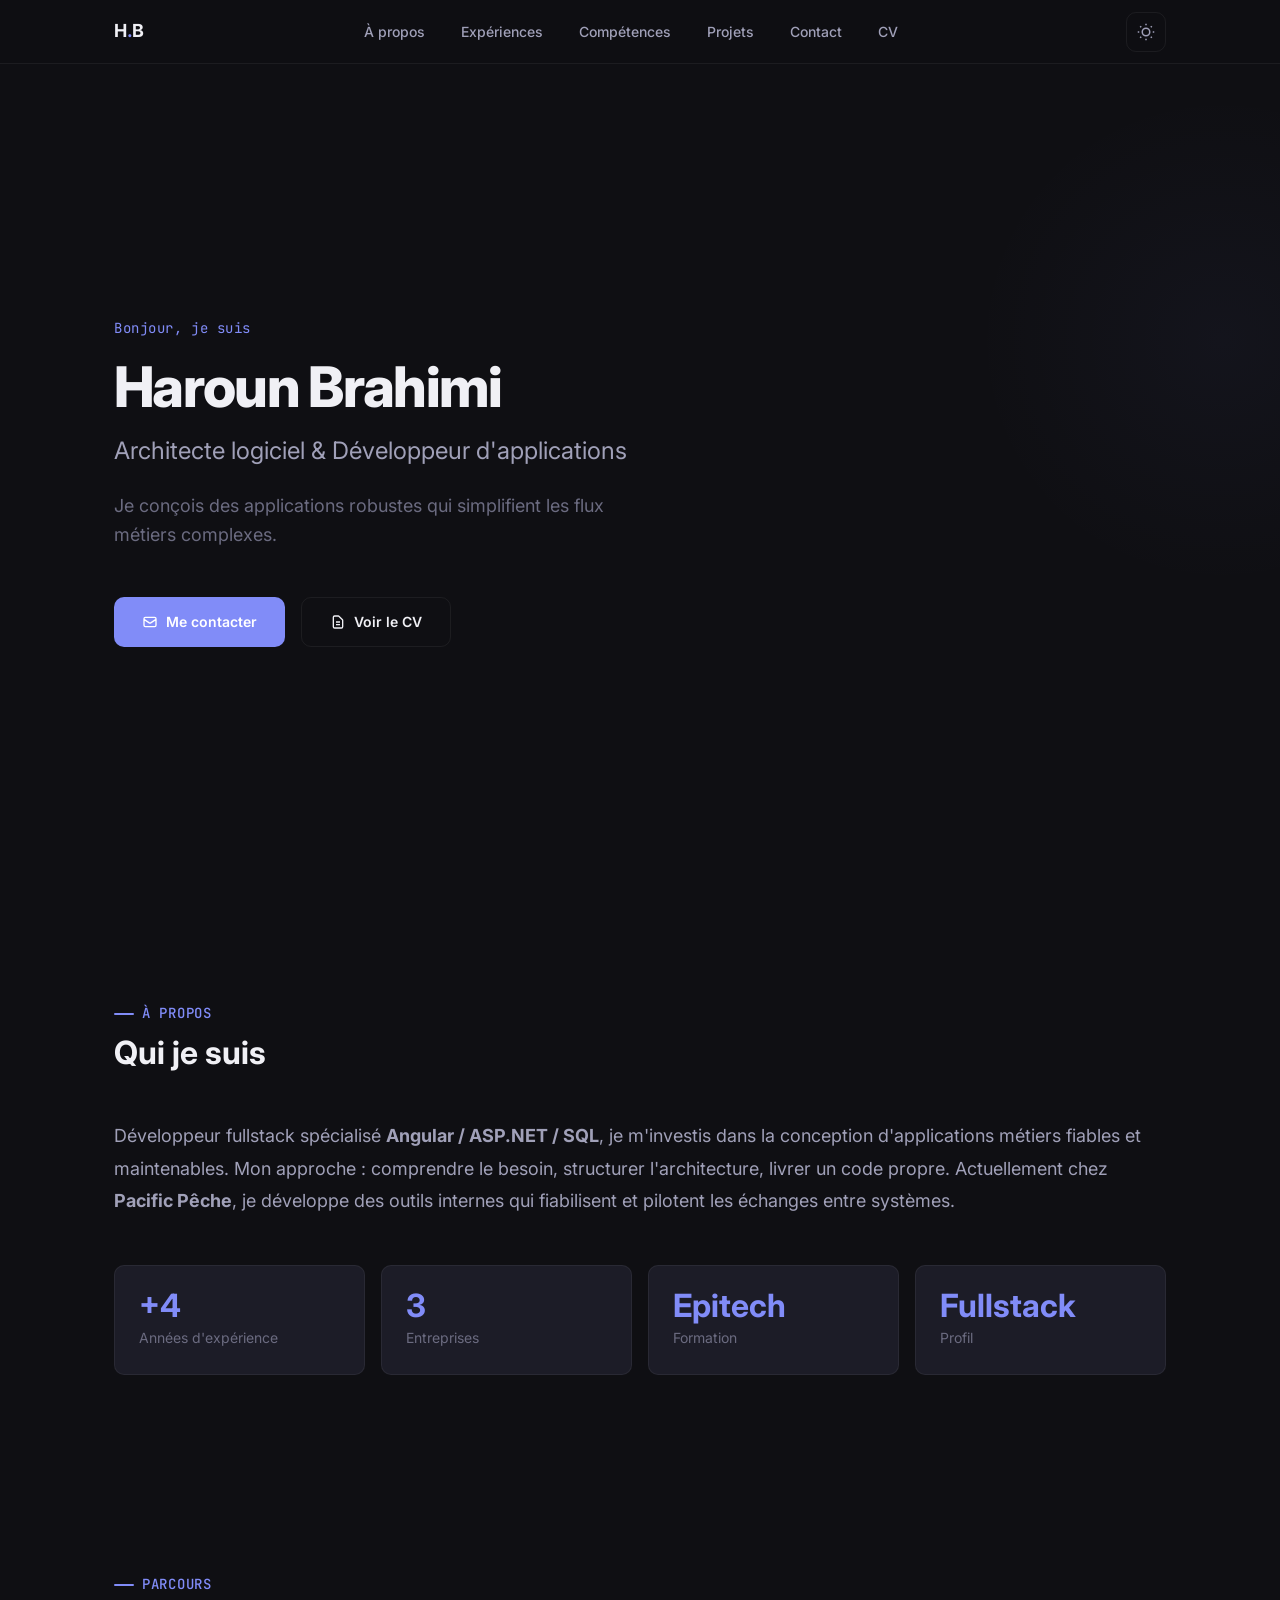
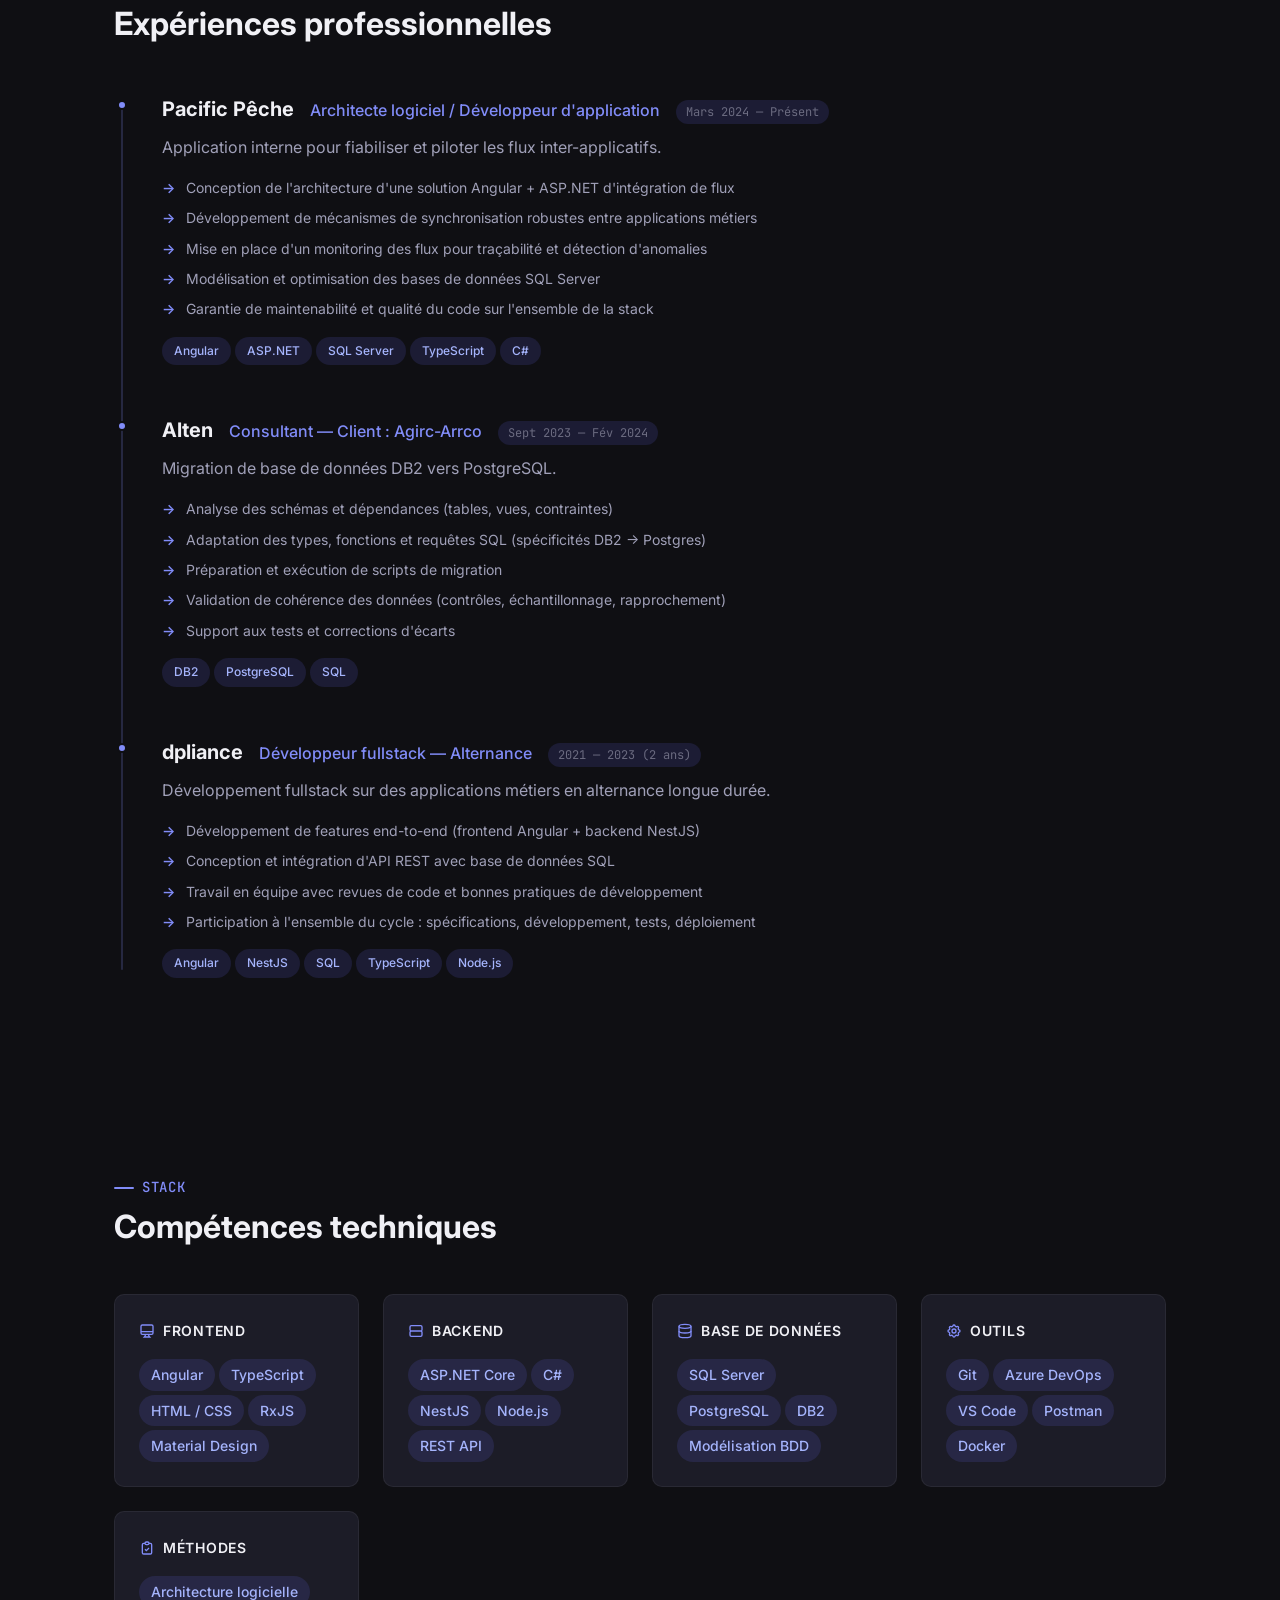
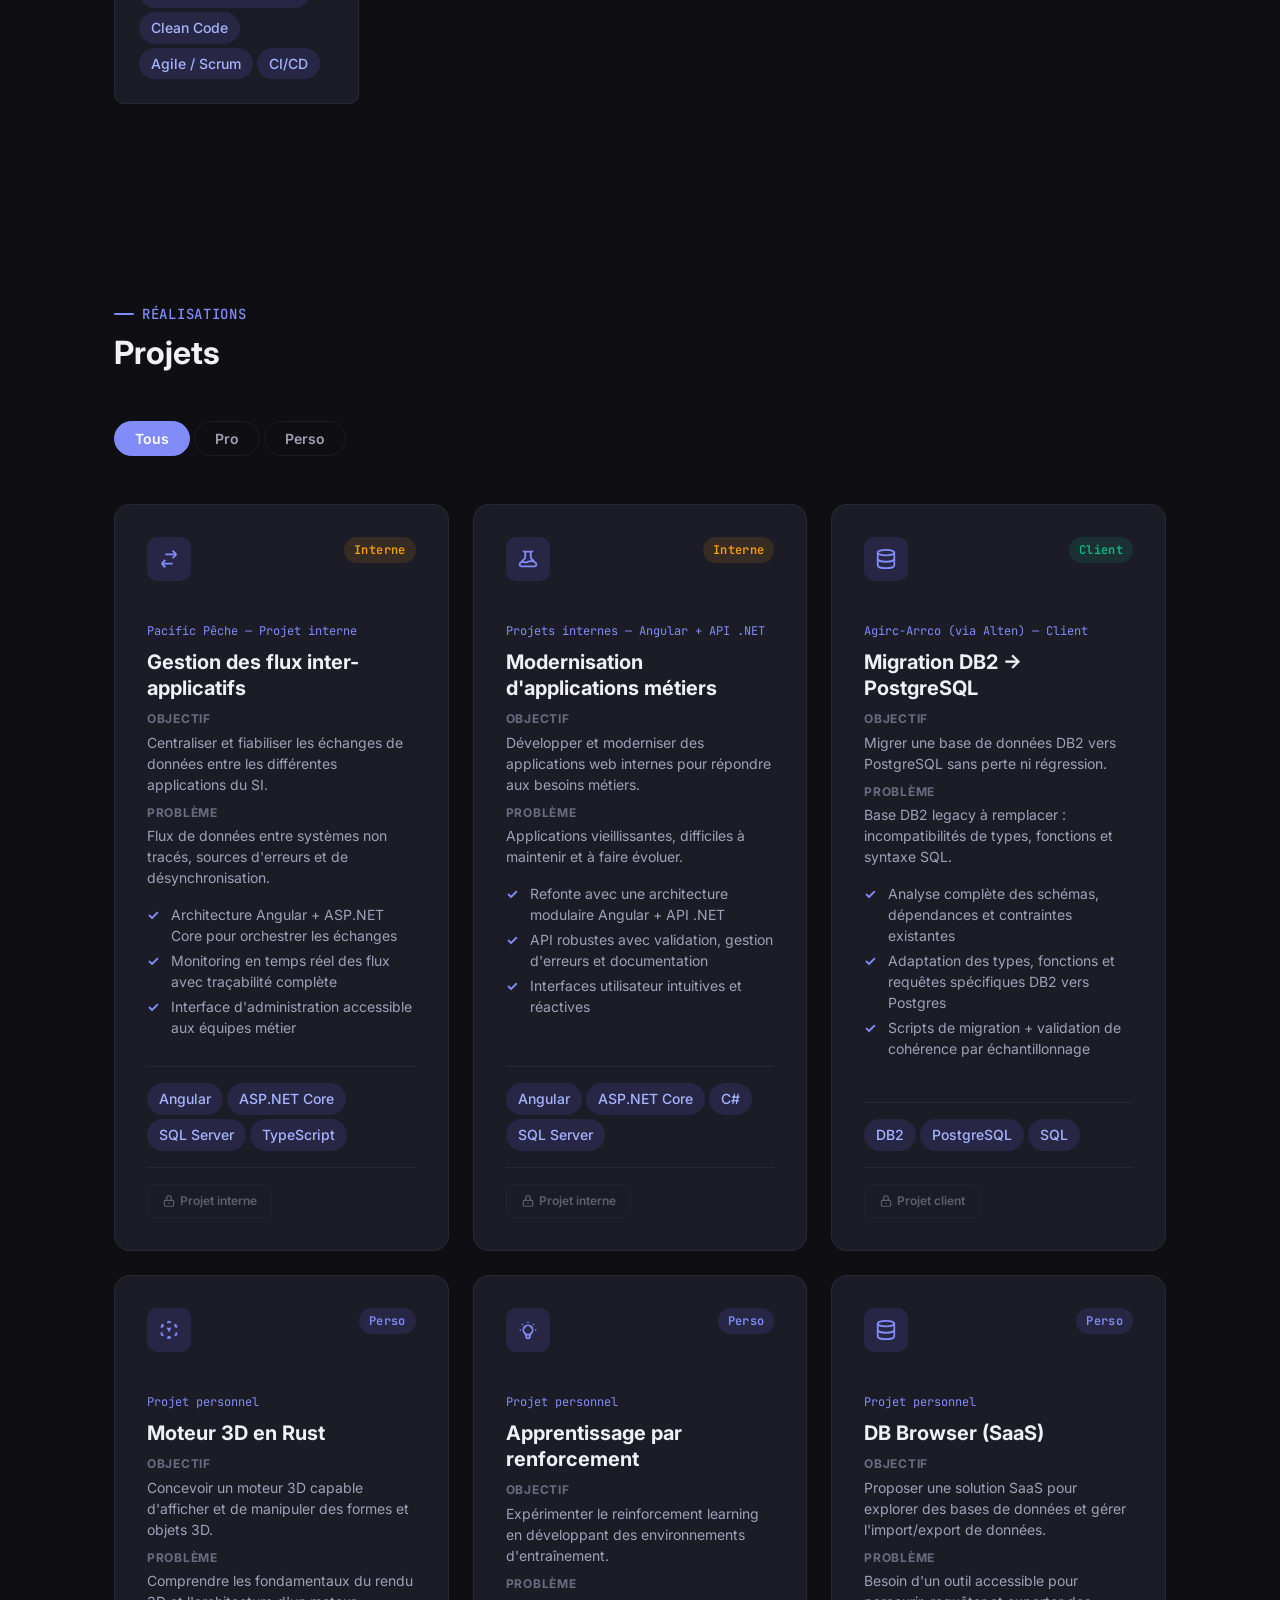
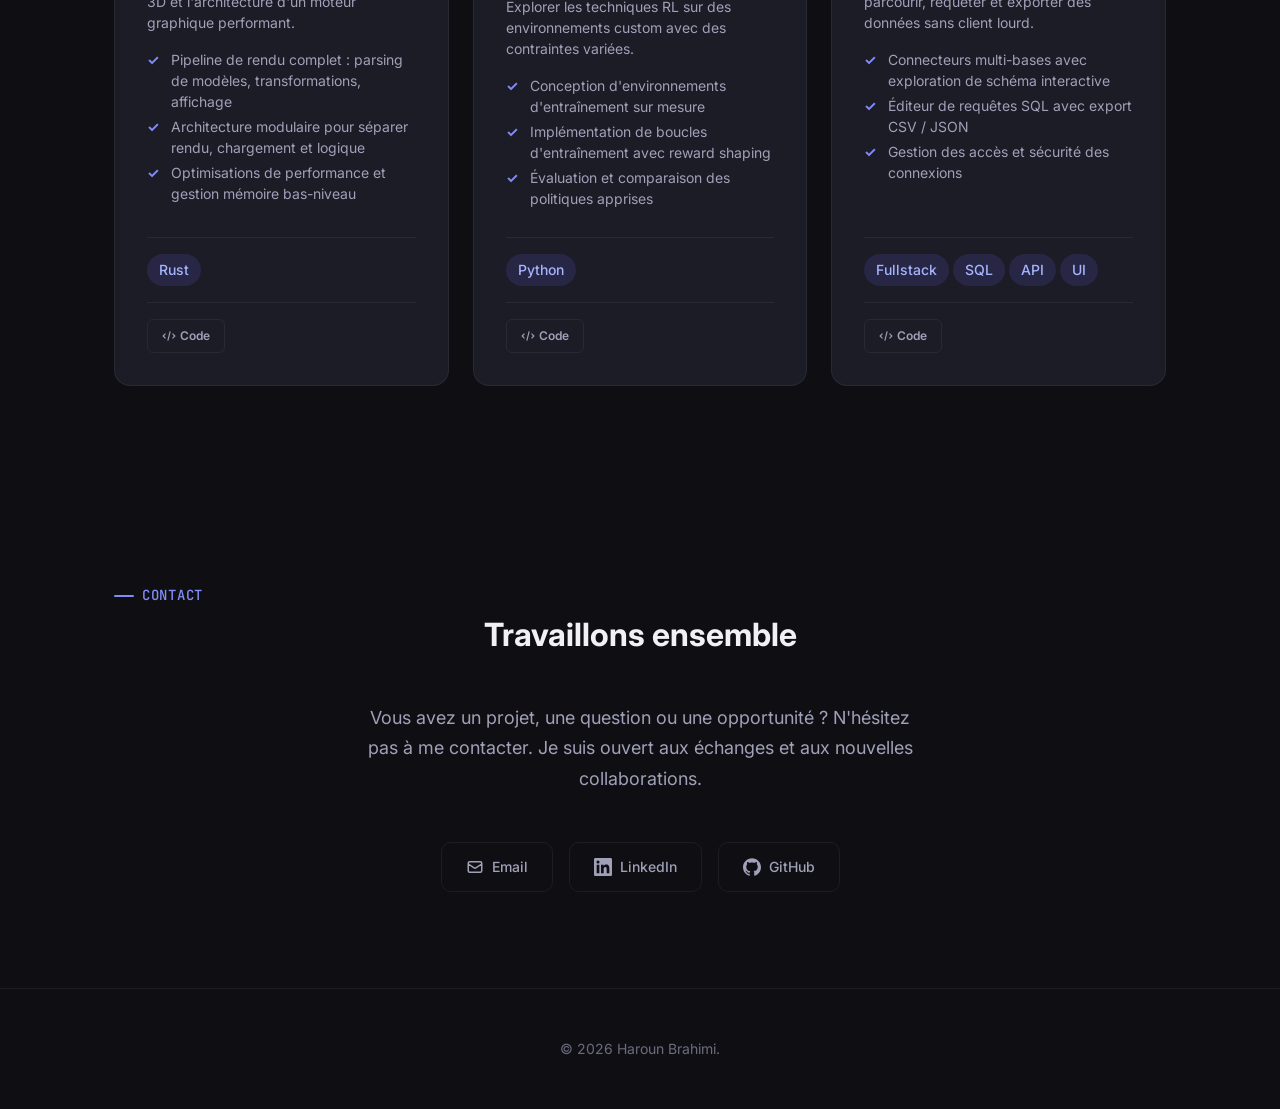
==== commit b99d2718: "Some fix" ====
--- a/index.html
+++ b/index.html
@@ -590,7 +590,7 @@
        ============================ -->
   <footer class="footer">
     <div class="container">
-      <p>© 2026 Haroun Brahimi — Construit à la main en HTML, CSS &amp; JS.</p>
+      <p>© 2026 Haroun Brahimi.</p>
     </div>
   </footer>
 
